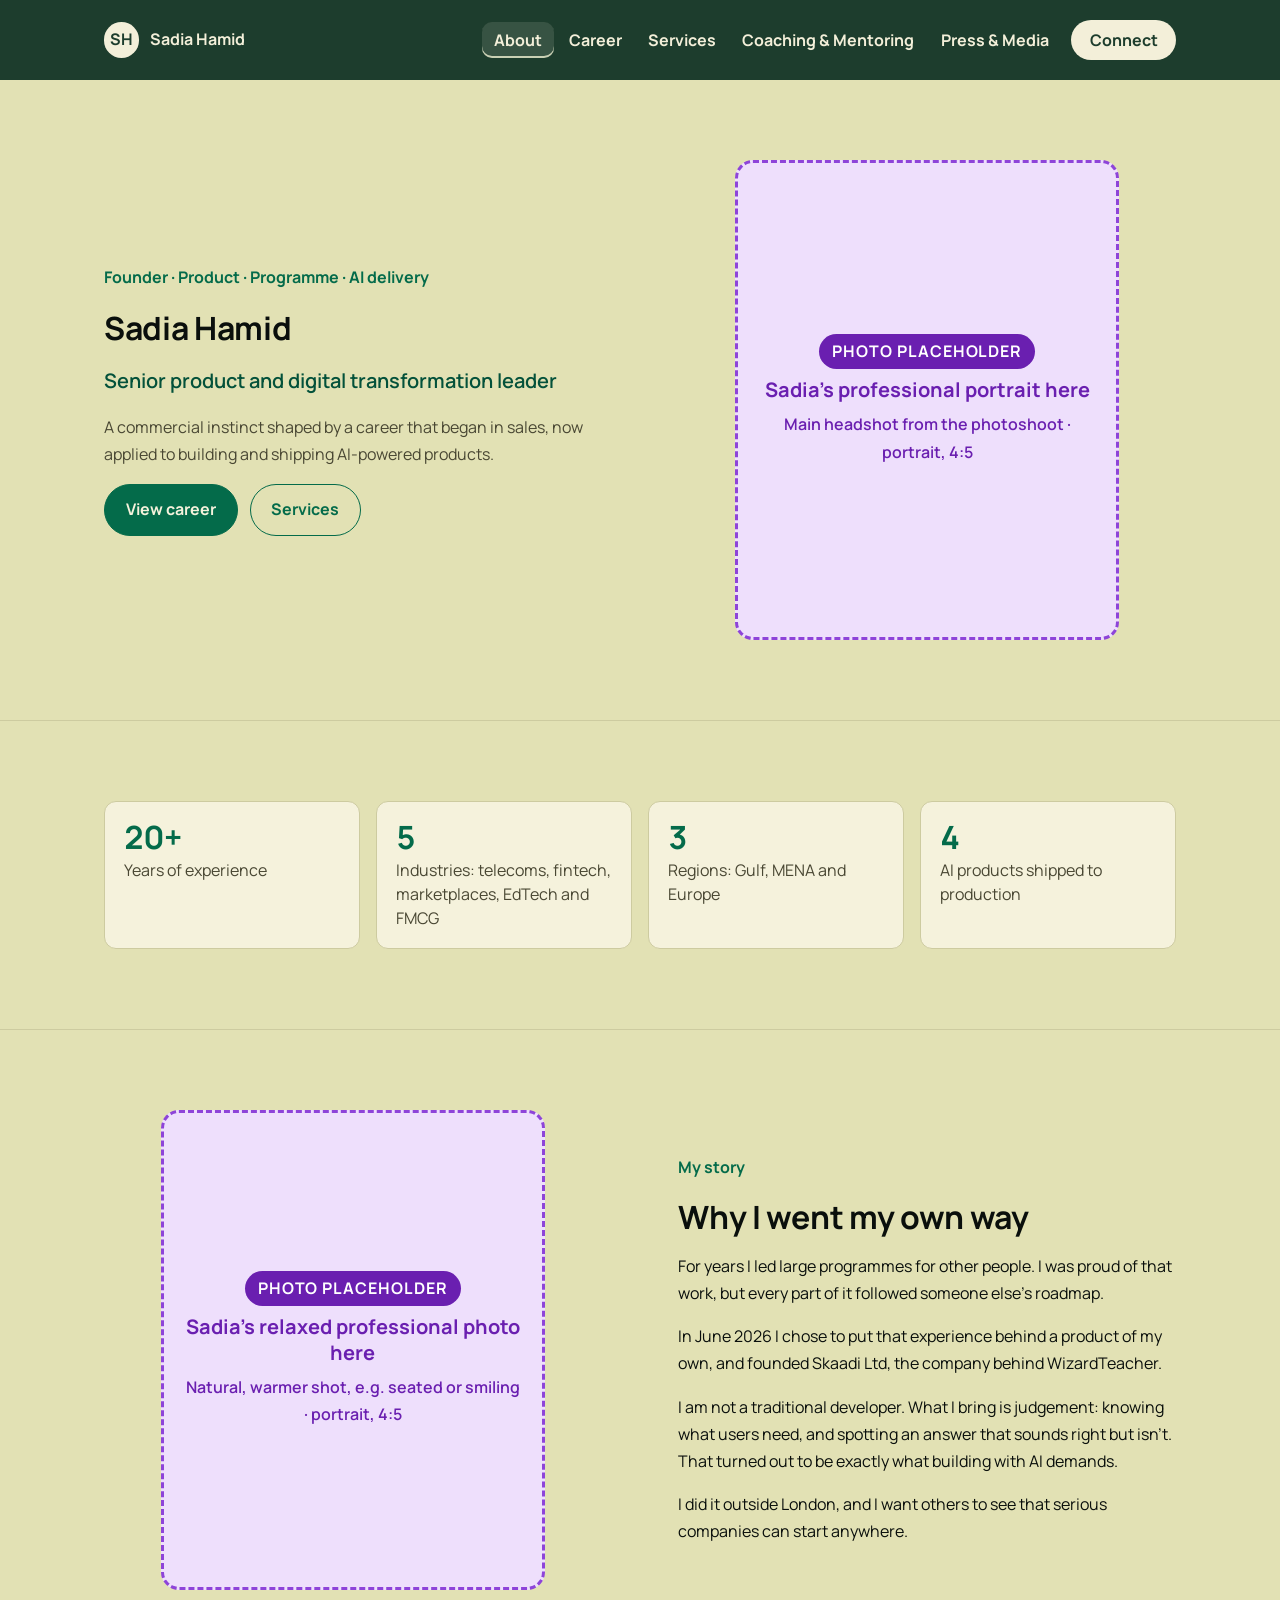
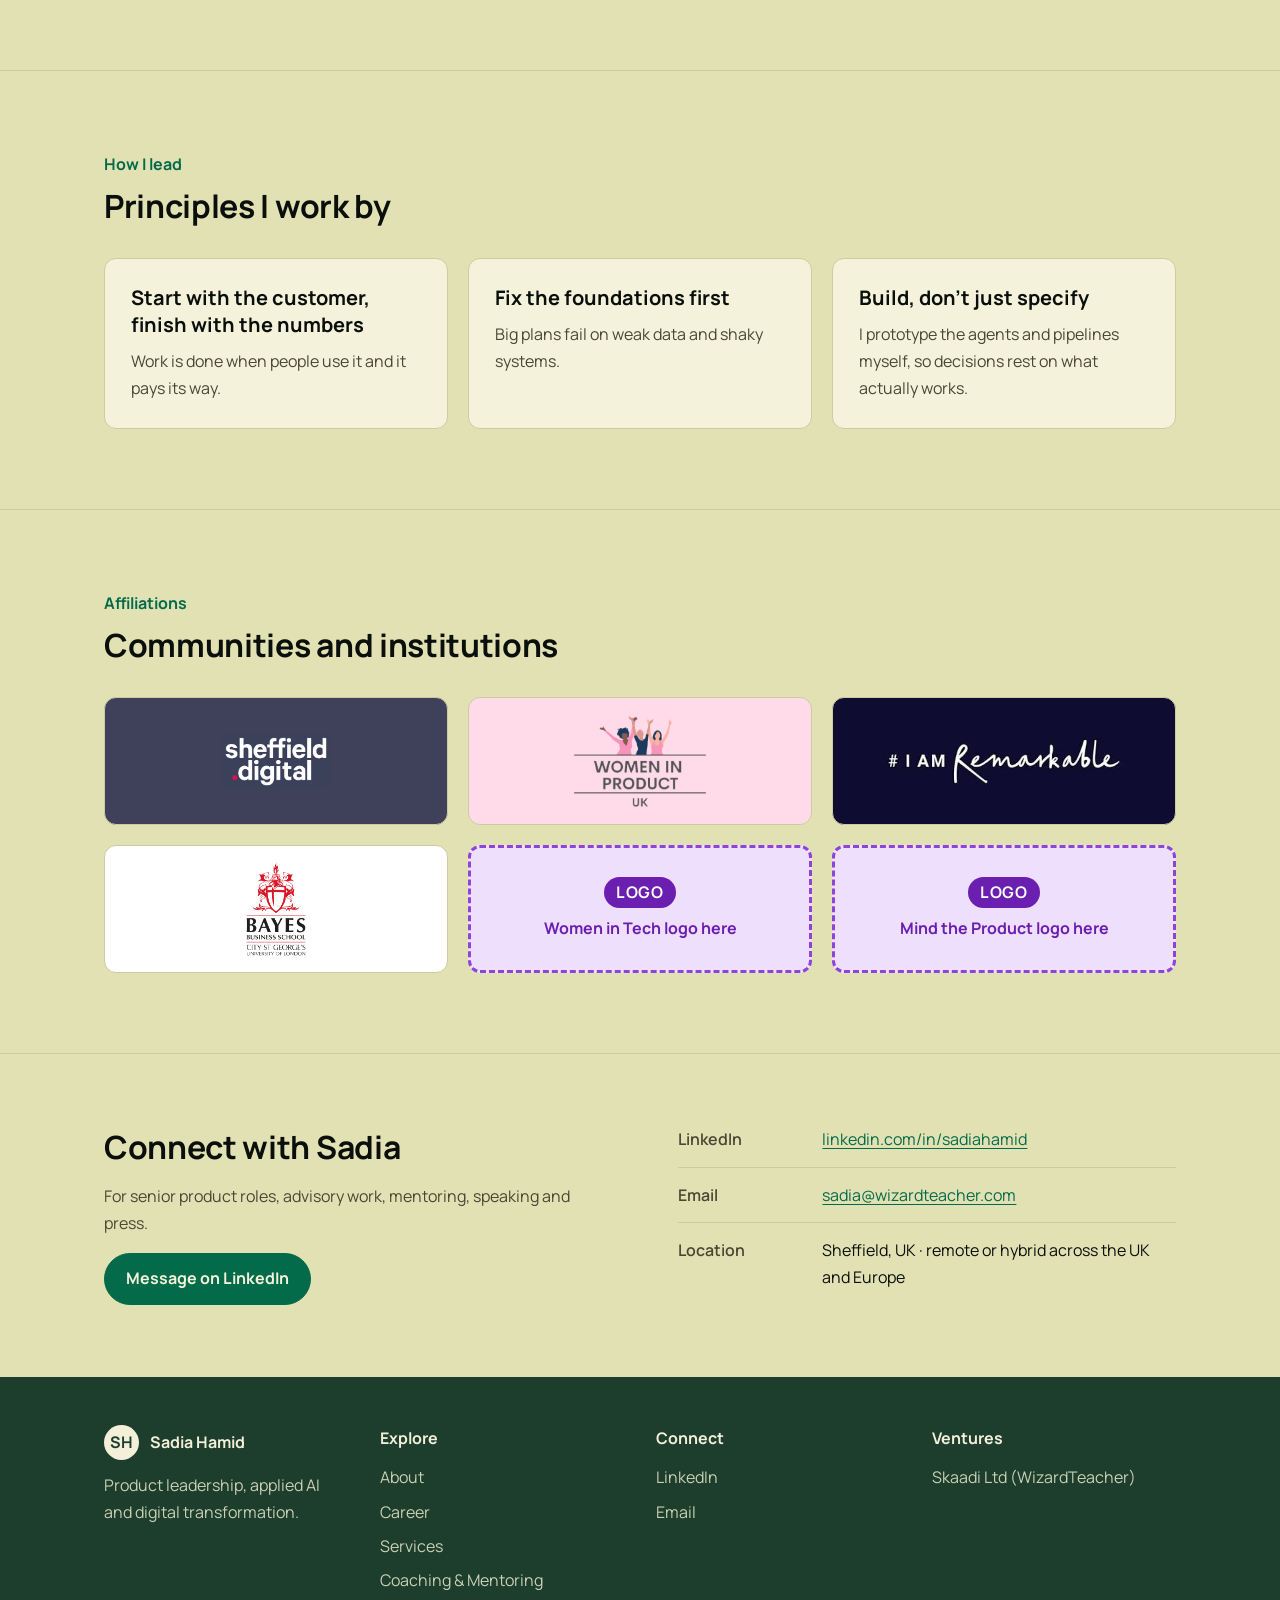
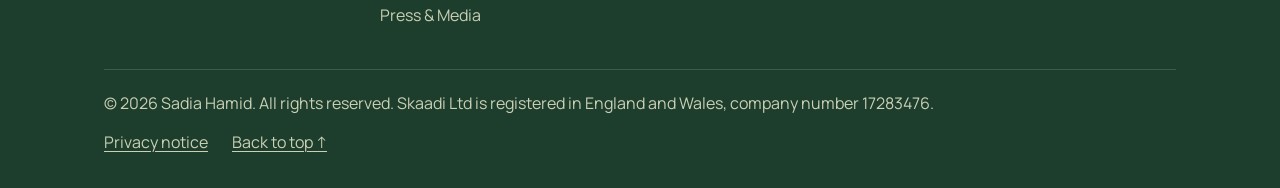
==== index.html @ 590641f7 "Affiliation logos in uniform tiles with original colours Co-Authored-By: Claude Opus 5.5 <noreply@an" ====
<!doctype html>
<html lang="en-GB">
<head>
<meta charset="utf-8">
<meta name="viewport" content="width=device-width, initial-scale=1, viewport-fit=cover">
<title>Sadia Hamid · Product & Digital Transformation Leader</title>
<meta name="description" content="Sadia Hamid is a senior product and digital transformation leader with over 20 years of experience, and the founder of Skaadi Ltd (WizardTeacher).">
<link rel="canonical" href="https://sadiahamid.com/">
<link rel="icon" href="/favicon.svg" type="image/svg+xml">
<meta name="theme-color" content="#1D3D2D">
<meta property="og:type" content="profile">
<meta property="og:url" content="https://sadiahamid.com/">
<meta property="og:title" content="Sadia Hamid · Product & Digital Transformation Leader">
<meta property="og:description" content="Sadia Hamid is a senior product and digital transformation leader with over 20 years of experience, and the founder of Skaadi Ltd (WizardTeacher).">
<meta property="og:image" content="https://sadiahamid.com/og.png">
<meta property="og:image:width" content="1200">
<meta property="og:image:height" content="630">
<meta property="og:locale" content="en_GB">
<meta name="twitter:card" content="summary_large_image">
<meta name="twitter:image" content="https://sadiahamid.com/og.png">
<link rel="preload" href="/fonts/manrope.woff2" as="font" type="font/woff2" crossorigin>
<link rel="stylesheet" href="/styles.css?v=17">
</head>
<body>
<a class="skip" href="#main">Skip to content</a>
<header class="site-head">
  <div class="wrap head-in">
    <a class="brand" href="/"><span class="mark">SH</span>Sadia Hamid</a>
    <button class="toggle" id="menu-toggle" type="button" aria-expanded="false" aria-controls="menu">Menu</button>
    <ul class="menu" id="menu">
      <li><a href="/" aria-current="page"><b>About</b><small>Who she is</small></a></li>
      <li><a href="/experience.html"><b>Career</b><small>Impact and scope</small></a></li>
      <li><a href="/services.html"><b>Services</b><small>For organisations</small></a></li>
      <li><a href="/coaching.html"><b>Coaching &amp; Mentoring</b><small>For individuals</small></a></li>
      <li><a href="/press.html"><b>Press &amp; Media</b><small>In print and on stage</small></a></li>
      <li class="cta"><a href="https://www.linkedin.com/in/sadiahamid/" target="_blank" rel="noopener noreferrer">Connect</a></li>
    </ul>
  </div>
</header>
<main id="main">
  <section class="hero">
    <div class="wrap hero-grid">
      <div class="stack">
        <p class="eyebrow">Founder · Product · Programme · AI delivery</p>
        <h1>Sadia Hamid</h1>
        <p class="role-line">Senior product and digital transformation leader</p>
        <p class="lede">A commercial instinct shaped by a career that began in sales, now applied to building and shipping AI-powered products.</p>
        <div class="btn-row">
          <a class="btn" href="/experience.html">View career</a>
          <a class="btn ghost" href="/services.html">Services</a>
        </div>
      </div>
      <div class="ph" style="aspect-ratio:4/5" role="img" aria-label="Photo coming soon"><span class="ph-tag">Photo placeholder</span><b>Sadia’s professional portrait here</b><span>Main headshot from the photoshoot · portrait, 4:5</span></div>
    </div>
  </section>

  <section class="section">
    <div class="wrap">
      <div class="figs n4">
        <div class="fig"><b>20+</b><span>Years of experience</span></div>
        <div class="fig"><b>5</b><span>Industries: telecoms, fintech, marketplaces, EdTech and FMCG</span></div>
        <div class="fig"><b>3</b><span>Regions: Gulf, MENA and Europe</span></div>
        <div class="fig"><b>4</b><span>AI products shipped to production</span></div>
      </div>
    </div>
  </section>

  <section class="section tint">
    <div class="wrap split">
      <div class="media"><div class="ph" style="aspect-ratio:4/5" role="img" aria-label="Photo coming soon"><span class="ph-tag">Photo placeholder</span><b>Sadia’s relaxed professional photo here</b><span>Natural, warmer shot, e.g. seated or smiling · portrait, 4:5</span></div></div>
      <div class="prose">
        <p class="eyebrow">My story</p>
        <h2>Why I went my own way</h2>
        <p>For years I led large programmes for other people. I was proud of that work, but every part of it followed someone else’s roadmap.</p>
        <p>In June 2026 I chose to put that experience behind a product of my own, and founded Skaadi Ltd, the company behind WizardTeacher.</p>
        <p>I am not a traditional developer. What I bring is judgement: knowing what users need, and spotting an answer that sounds right but isn’t. That turned out to be exactly what building with AI demands.</p>
        <p>I did it outside London, and I want others to see that serious companies can start anywhere.</p>
      </div>
    </div>
  </section>

  <section class="section">
    <div class="wrap">
      <div class="section-head"><p class="eyebrow">How I lead</p><h2>Principles I work by</h2></div>
      <div class="cards c3">
        <div class="card"><h3>Start with the customer, finish with the numbers</h3><p>Work is done when people use it and it pays its way.</p></div>
        <div class="card"><h3>Fix the foundations first</h3><p>Big plans fail on weak data and shaky systems.</p></div>
        <div class="card"><h3>Build, don’t just specify</h3><p>I prototype the agents and pipelines myself, so decisions rest on what actually works.</p></div>
      </div>
    </div>
  </section>

  <section class="section">
    <div class="wrap">
      <div class="section-head"><p class="eyebrow">Affiliations</p><h2>Communities and institutions</h2></div>
      <div class="logos">
        <div class="logo-tile" style="background:#3F415A"><img class="lw-wide" src="/logos/sheffield-digital.png" alt="Sheffield Digital" loading="lazy"></div>
        <div class="logo-tile" style="background:#FFDBE9"><img class="lw-tall" src="/logos/women-in-product-uk.png" alt="Women in Product UK" loading="lazy"></div>
        <div class="logo-tile" style="background:#0E0C31"><img class="lw-script" src="/logos/i-am-remarkable.png" alt="I Am Remarkable" loading="lazy"></div>
        <div class="logo-tile" style="background:#FFFFFF"><img class="lw-tall" src="/logos/bayes.png" alt="Bayes Business School" loading="lazy"></div>
        <div class="logo-ph"><span class="ph-tag">Logo</span><b>Women in Tech logo here</b></div>
        <div class="logo-ph"><span class="ph-tag">Logo</span><b>Mind the Product logo here</b></div>
      </div>
    </div>
  </section>

  <section class="connect" id="connect">
    <div class="wrap connect-grid">
      <div class="stack">
        <h2>Connect with Sadia</h2>
        <p class="lede">For senior product roles, advisory work, mentoring, speaking and press.</p>
        <div class="btn-row"><a class="btn" href="https://www.linkedin.com/in/sadiahamid/" target="_blank" rel="noopener noreferrer">Message on LinkedIn</a></div>
      </div>
      <ul class="connect-list">
        <li><span class="k">LinkedIn</span><span class="v"><a href="https://www.linkedin.com/in/sadiahamid/" target="_blank" rel="noopener noreferrer">linkedin.com/in/sadiahamid</a></span></li>
        <li><span class="k">Email</span><span class="v"><a href="mailto:sadia@wizardteacher.com">sadia@wizardteacher.com</a></span></li>
        <li><span class="k">Location</span><span class="v">Sheffield, UK · remote or hybrid across the UK and Europe</span></li>
      </ul>
    </div>
  </section>
</main>
<footer class="site-foot">
  <div class="wrap">
    <div class="foot-grid">
      <div class="foot-brand">
        <a class="brand" href="/"><span class="mark">SH</span>Sadia Hamid</a>
        <p>Product leadership, applied AI and digital transformation.</p>
      </div>
      <div>
        <h4>Explore</h4>
        <ul>
          <li><a href="/">About</a></li>
          <li><a href="/experience.html">Career</a></li>
          <li><a href="/services.html">Services</a></li>
          <li><a href="/coaching.html">Coaching &amp; Mentoring</a></li>
          <li><a href="/press.html">Press &amp; Media</a></li>
        </ul>
      </div>
      <div>
        <h4>Connect</h4>
        <ul>
          <li><a href="https://www.linkedin.com/in/sadiahamid/" target="_blank" rel="noopener noreferrer">LinkedIn</a></li>
          <li><a href="mailto:sadia@wizardteacher.com">Email</a></li>
        </ul>
      </div>
      <div>
        <h4>Ventures</h4>
        <ul>
          <li><a href="https://wizardteacher.com" target="_blank" rel="noopener noreferrer">Skaadi Ltd (WizardTeacher)</a></li>
        </ul>
      </div>
    </div>
    <div class="foot-base">
      <span>© 2026 Sadia Hamid. All rights reserved. Skaadi Ltd is registered in England and Wales, company number 17283476.</span>
      <span class="foot-links"><a href="/privacy.html">Privacy notice</a><a href="#main">Back to top ↑</a></span>
    </div>
  </div>
</footer>
<script>
(function(){
  var t=document.getElementById('menu-toggle'),m=document.getElementById('menu');
  if(t&&m){t.addEventListener('click',function(){var o=m.classList.toggle('open');t.setAttribute('aria-expanded',o?'true':'false');t.textContent=o?'Close':'Menu';});}
  document.querySelectorAll('[data-copy]').forEach(function(b){
    b.addEventListener('click',function(){
      var el=document.getElementById(b.getAttribute('data-copy'));var txt=el.innerText.trim();
      function ok(){b.textContent='Copied';setTimeout(function(){b.textContent='Copy'},1600)}
      function sel(){var r=document.createRange();r.selectNodeContents(el);var s=getSelection();s.removeAllRanges();s.addRange(r);}
      if(navigator.clipboard){navigator.clipboard.writeText(txt).then(ok,sel)}else{sel()}
    });
  });
})();
</script>
</body>
</html>
---- styles.css ----
@font-face{font-family:"Manrope";src:url("/fonts/manrope.woff2") format("woff2");font-weight:200 800;font-style:normal;font-display:swap}
/* sadiahamid.com
   One background, one typeface (Manrope), three sizes only:
   --fs-h   headings (h1, h2)
   --fs-sub subheadings (h3, figures, quote, org names)
   --fs-txt everything else (body, nav, buttons, labels, footer) */
:root{
  --bg:#E2E1B4;
  --surface:#F5F2DC;
  --emerald:#046B4A;
  --emerald-deep:#03513A;
  --sage:#D2D39C;
  --sage-line:#B6B97A;
  --black:#0A0F0C;
  --grey:#494733;
  --line:#CDCBA0;
  --ph:#6A1FB0;--ph-bg:#EEDFFC;--ph-line:#8E44D9;

  --font:"Manrope","Helvetica Neue",Arial,sans-serif;
  --fs-h:2rem;
  --fs-sub:1.25rem;
  --fs-txt:1rem;

  --radius:12px;
  --max:72rem;
  --measure:40rem;
  color-scheme:light;
}
*{box-sizing:border-box}
html{scroll-behavior:smooth;-webkit-text-size-adjust:100%}
@media (prefers-reduced-motion:reduce){html{scroll-behavior:auto}*{transition:none!important}}
body{margin:0;background:var(--bg);color:var(--black);font-family:var(--font);font-size:var(--fs-txt);line-height:1.7;font-weight:400;-webkit-font-smoothing:antialiased}
img{max-width:100%;display:block}
a{color:var(--emerald);text-underline-offset:.2em;text-decoration-thickness:1px}
a:hover{color:var(--emerald-deep)}
:focus-visible{outline:2px solid var(--emerald);outline-offset:3px;border-radius:4px}
h1,h2,h3,p,figure{margin:0}
h1,h2{font-size:var(--fs-h);line-height:1.25;font-weight:700;letter-spacing:-.01em;text-wrap:balance}
h3{font-size:var(--fs-sub);line-height:1.35;font-weight:700;text-wrap:balance}
small,b,strong{font-size:inherit}
.wrap{max-width:var(--max);margin:0 auto;padding-inline:clamp(16px,4vw,40px)}
.skip{position:absolute;left:-999px;top:0;background:var(--black);color:var(--surface);padding:.6rem 1rem;z-index:50}
.skip:focus{left:16px;top:16px}

.eyebrow{font-weight:700;color:var(--emerald)}
.lede{color:var(--grey);max-width:var(--measure)}
.role-line{font-size:var(--fs-sub);font-weight:600;color:var(--emerald-deep)}
.muted{color:var(--grey)}
.stack{display:flex;flex-direction:column;gap:1rem}
.prose{display:flex;flex-direction:column;gap:1rem;max-width:var(--measure)}

/* buttons */
.btn{display:inline-flex;align-items:center;gap:.5rem;font:inherit;font-weight:700;text-decoration:none;padding:.7rem 1.3rem;border-radius:999px;border:1.5px solid var(--emerald);background:var(--emerald);color:var(--surface);cursor:pointer;transition:background .2s,border-color .2s,color .2s}
.btn:hover{background:var(--emerald-deep);border-color:var(--emerald-deep);color:var(--surface)}
.btn.ghost{background:transparent;color:var(--emerald)}
.btn.ghost:hover{background:var(--sage);color:var(--emerald-deep)}
.btn-row{display:flex;flex-wrap:wrap;gap:.75rem}

/* header */
.site-head{position:sticky;top:env(safe-area-inset-top,0px);z-index:20;background:rgba(226,225,180,.95);backdrop-filter:blur(8px);border-bottom:1px solid var(--line)}
.head-in{display:flex;align-items:center;justify-content:space-between;gap:1rem;min-height:5rem}
.brand{display:flex;align-items:center;gap:.65rem;text-decoration:none;color:var(--black);font-weight:700;white-space:nowrap}
.brand .mark{width:2.2rem;height:2.2rem;border-radius:50%;background:var(--emerald);color:var(--surface);display:grid;place-items:center;font-size:var(--fs-txt);letter-spacing:.02em}
.menu{display:flex;align-items:center;gap:.15rem;list-style:none;margin:0;padding:0}
.menu a{display:flex;flex-direction:column;padding:.45rem .75rem;border-radius:10px;color:var(--black);text-decoration:none;line-height:1.3;white-space:nowrap}
.menu a b{font-weight:700}
.menu a small{color:var(--grey);font-weight:500}
.menu a:hover{background:var(--sage)}
.menu a[aria-current="page"]{background:var(--sage)}
.menu a[aria-current="page"] b{color:var(--emerald-deep)}
.menu .cta a{flex-direction:row;justify-content:center;background:var(--emerald);color:var(--surface);font-weight:700;padding:.6rem 1.15rem;border-radius:999px;margin-left:.5rem}
.menu .cta a:hover{background:var(--emerald-deep)}
.toggle{display:none;font:inherit;font-weight:700;background:var(--surface);border:1.5px solid var(--line);color:var(--black);padding:.45rem 1rem;border-radius:999px;cursor:pointer}
@media (max-width:1280px){.menu a small{display:none}}
@media (max-width:900px){
  .toggle{display:inline-flex}
  .menu{display:none;position:absolute;left:0;right:0;top:100%;flex-direction:column;align-items:stretch;gap:.25rem;background:var(--bg);border-bottom:1px solid var(--line);padding:.75rem clamp(16px,4vw,40px) 1.25rem}
  .menu.open{display:flex}
  .menu a{padding:.7rem 1rem}
  .menu a small{display:block}
  .menu .cta a{margin:.5rem 0 0}
}

/* sections: one background everywhere, separated by hairlines */
.section,.chapter{padding-block:clamp(3rem,7vw,5rem)}
.section + .section,.chapter + .chapter,.chapter + .section,.page-hero + .section,.page-hero + .chapter,.hero + .section{border-top:1px solid var(--line)}
.section-head{display:flex;flex-direction:column;gap:.5rem;margin-bottom:2rem;max-width:var(--measure)}

/* heroes */
.hero,.page-hero{padding-block:clamp(3rem,7vw,5rem)}
.hero-grid{display:grid;grid-template-columns:minmax(0,1fr) minmax(0,22rem);gap:clamp(2rem,6vw,5rem);align-items:center}
@media (max-width:820px){.hero-grid{grid-template-columns:1fr}}
.hero-photo{width:100%;max-width:22rem}
.hero .stack,.page-hero .stack{max-width:40rem}

/* photo placeholders */
.ph{width:100%;max-width:100%;border:3px dashed var(--ph-line);background:var(--ph-bg);border-radius:calc(var(--radius)*1.5);display:flex;flex-direction:column;align-items:center;justify-content:center;gap:.5rem;padding:1.25rem;text-align:center;color:var(--ph)}
.ph b{font-size:var(--fs-sub);line-height:1.3;color:var(--ph);font-weight:700}
.ph span{color:var(--ph);font-weight:600}
.ph .ph-tag{font-weight:700;letter-spacing:.06em;text-transform:uppercase;background:var(--ph);color:#FFFFFF;padding:.25rem .8rem;border-radius:999px}
.ph-row{display:grid;grid-template-columns:minmax(0,1fr) minmax(0,1.78fr);gap:1.25rem;align-items:start;max-width:46rem}
@media (max-width:560px){.ph-row{grid-template-columns:1fr}}

/* cards */
.cards{display:grid;grid-template-columns:repeat(auto-fit,minmax(min(100%,18rem),1fr));gap:1.25rem}
.card,.bio,.press-item,.fig,.steps li{background:var(--surface);border:1px solid var(--line);border-radius:var(--radius)}
.card{padding:1.6rem;display:flex;flex-direction:column;gap:.6rem;min-width:0}
.card p{color:var(--grey)}

/* two column */
.split{display:grid;grid-template-columns:minmax(0,1fr) minmax(0,1.6fr);gap:clamp(2rem,5vw,4.5rem)}
@media (max-width:820px){.split{grid-template-columns:1fr}}

/* quote */
.quote{border-left:3px solid var(--emerald);padding:.25rem 0 .25rem 1.5rem;display:flex;flex-direction:column;gap:.75rem;max-width:46rem}
.quote p{font-size:var(--fs-sub);line-height:1.5;font-weight:600}
.quote cite{font-style:normal;color:var(--grey);font-weight:600}

/* rows */
.rows{display:flex;flex-direction:column}
.rows > *{display:grid;grid-template-columns:minmax(0,1fr) auto;gap:.25rem 1.5rem;padding-block:1.25rem;border-top:1px solid var(--line)}
.rows > *:first-child{border-top:0;padding-top:0}

/* press */
.press-item{display:grid;grid-template-columns:minmax(0,1fr) auto;gap:1rem 2rem;padding:clamp(1.5rem,4vw,2rem);align-items:center}
@media (max-width:720px){.press-item{grid-template-columns:1fr}}
.press-item .stack{min-width:0}
.bio{padding:1.6rem;display:flex;flex-direction:column;gap:1rem}
.bio-head{display:flex;justify-content:space-between;align-items:center;gap:1rem;flex-wrap:wrap}
.copy{font:inherit;font-weight:700;background:var(--sage);color:var(--emerald-deep);border:0;border-radius:999px;padding:.35rem .9rem;cursor:pointer}
.copy:hover{background:var(--sage-line)}

/* steps */
.steps{display:grid;grid-template-columns:repeat(3,minmax(0,1fr));gap:1.25rem;counter-reset:s;list-style:none;margin:0;padding:0}
@media (max-width:820px){.steps{grid-template-columns:1fr}}
.steps li{padding:1.6rem;display:flex;flex-direction:column;gap:.5rem}
.steps li::before{counter-increment:s;content:counter(s);width:2rem;height:2rem;border-radius:50%;background:var(--sage);color:var(--emerald-deep);font-weight:700;display:grid;place-items:center}
.steps p{color:var(--grey)}

/* career chapters */
.chapter-grid{display:grid;grid-template-columns:minmax(0,16rem) minmax(0,1fr);gap:clamp(1.5rem,5vw,4.5rem)}
@media (max-width:820px){.chapter-grid{grid-template-columns:1fr}}
.chapter-meta{display:flex;flex-direction:column;gap:.35rem}
.chapter-meta .era{font-weight:700;color:var(--emerald)}
.chapter-meta .org{font-size:var(--fs-sub);font-weight:700;line-height:1.35}
.chapter-meta .title{color:var(--grey);font-weight:600}
.chapter-body{display:flex;flex-direction:column;gap:1.25rem;min-width:0}
.chapter-body h2{font-size:var(--fs-sub)}
.chapter-body .prose p{color:var(--grey)}
.figs{display:grid;grid-template-columns:repeat(auto-fit,minmax(min(100%,9rem),1fr));gap:1rem}
@media (max-width:560px){.figs{grid-template-columns:repeat(2,minmax(0,1fr))}}
.fig{padding:1.1rem 1.2rem;display:flex;flex-direction:column;gap:.2rem}
.fig b{font-size:var(--fs-sub);line-height:1.3;color:var(--emerald);font-variant-numeric:tabular-nums;white-space:nowrap}
.fig span{color:var(--grey);line-height:1.5}
.scope{display:flex;flex-wrap:wrap;gap:.5rem;list-style:none;margin:0;padding:0}
.scope li{font-weight:600;color:var(--emerald-deep);background:var(--sage);padding:.2rem .8rem;border-radius:999px}
.ladder{list-style:none;margin:.75rem 0 0;padding:0 0 0 1rem;border-left:2px solid var(--sage-line);display:flex;flex-direction:column;gap:.7rem}
.ladder li{display:flex;flex-direction:column;position:relative;line-height:1.4}
.ladder li::before{content:"";position:absolute;left:calc(-1rem - 6px);top:.4rem;width:10px;height:10px;border-radius:50%;background:var(--emerald)}
.ladder span{color:var(--grey)}

/* connect band (same on every page) */
.connect{border-top:1px solid var(--line);padding-block:clamp(3rem,7vw,4.5rem)}
.connect-grid{display:grid;grid-template-columns:minmax(0,1.2fr) minmax(0,1fr);gap:clamp(2rem,5vw,4rem);align-items:start}
@media (max-width:820px){.connect-grid{grid-template-columns:1fr}}
.connect-list{list-style:none;margin:0;padding:0;display:flex;flex-direction:column}
.connect-list li{display:grid;grid-template-columns:8rem minmax(0,1fr);gap:1rem;padding-block:.85rem;border-top:1px solid var(--line)}
.connect-list li:first-child{border-top:0;padding-top:0}
.connect-list .k{color:var(--grey);font-weight:600}
.connect-list .v{min-width:0;overflow-wrap:anywhere}
.connect-list .ph-text{color:var(--ph);font-weight:700}

/* footer */
.site-foot{border-top:1px solid var(--line);padding-block:3rem 2rem}
.foot-grid{display:grid;grid-template-columns:minmax(0,1.6fr) repeat(3,minmax(0,1fr));gap:2rem}
@media (max-width:820px){.foot-grid{grid-template-columns:repeat(2,minmax(0,1fr))}.foot-brand{grid-column:1/-1}}
.foot-brand p{color:var(--grey);max-width:22rem;margin-top:.75rem}
.site-foot h4{font-size:var(--fs-txt);font-weight:700;margin:0 0 .75rem}
.site-foot ul{list-style:none;margin:0;padding:0;display:flex;flex-direction:column;gap:.45rem}
.site-foot ul a{color:var(--grey);text-decoration:none}
.site-foot ul a:hover{color:var(--emerald-deep);text-decoration:underline}
.foot-base{margin-top:2.5rem;padding-top:1.25rem;border-top:1px solid var(--line);display:flex;justify-content:space-between;flex-wrap:wrap;gap:.75rem 1.5rem;color:var(--grey)}
.foot-base a{color:var(--grey)}

/* text placeholders (purple) for coverage still to come */
.ph-item{display:flex;flex-direction:column;gap:.35rem;padding:clamp(1.5rem,4vw,2rem);border:3px dashed var(--ph-line);background:var(--ph-bg);border-radius:var(--radius);color:var(--ph)}
.ph-item b,.ph-item span,.ph-item h3{color:var(--ph)}
.ph-item .ph-tag{align-self:flex-start;font-weight:700;letter-spacing:.06em;text-transform:uppercase;background:var(--ph);color:#FFFFFF;padding:.2rem .75rem;border-radius:999px;margin-bottom:.35rem}
.press-list{display:flex;flex-direction:column;gap:1.25rem}

/* ===== symmetry: one grid system ===== */
.split,.hero-grid,.connect-grid,.chapter-grid{grid-template-columns:repeat(2,minmax(0,1fr));gap:clamp(2rem,6vw,5rem);align-items:center}
.chapter-grid{align-items:start}
@media (max-width:820px){.split,.hero-grid,.connect-grid,.chapter-grid{grid-template-columns:1fr}}
.hero-grid > .ph,.hero-photo,.media{justify-self:center;width:min(100%,24rem)}
.hero-photo .ph,.media .ph{width:100%}
.hero .stack,.page-hero .stack{max-width:none}
.chapter-meta h2{font-size:var(--fs-sub);margin-top:.5rem}
.chapter .figs{margin-top:2rem;grid-template-columns:repeat(var(--n,3),minmax(0,1fr))}
.chapter .scope{margin-top:1.25rem}
@media (max-width:560px){.chapter .figs{grid-template-columns:repeat(2,minmax(0,1fr))}}
.cards.c3{grid-template-columns:repeat(3,minmax(0,1fr))}
.cards.c2{grid-template-columns:repeat(2,minmax(0,1fr))}
@media (max-width:820px){.cards.c3,.cards.c2{grid-template-columns:1fr}}
.list-rows{list-style:none;margin:0;padding:0;display:flex;flex-direction:column}
.list-rows li{display:grid;grid-template-columns:repeat(2,minmax(0,1fr));gap:clamp(1rem,6vw,5rem);padding-block:1.5rem;border-top:1px solid var(--line);align-items:baseline}
.list-rows li:first-child{border-top:0;padding-top:0}
.list-rows p{color:var(--grey)}
@media (max-width:820px){.list-rows li{grid-template-columns:1fr;gap:.4rem}}
.ph-row{grid-template-columns:repeat(2,minmax(0,1fr));max-width:none}
.foot-grid{grid-template-columns:repeat(4,minmax(0,1fr))}
@media (max-width:820px){.foot-grid{grid-template-columns:repeat(2,minmax(0,1fr))}.foot-brand{grid-column:auto}}
.quote{margin:0 auto!important;border-left:0;padding:0;text-align:center;align-items:center;max-width:44rem}
.quote::before{content:"";width:3rem;height:3px;background:var(--emerald);border-radius:2px}

/* ===== dark header & footer ===== */
:root{--dark:#1D3D2D;--on-dark:#F3EFD9;--on-dark-soft:#C9D0B4;--dark-line:rgba(243,239,217,.16)}
.site-head{background:var(--dark);border-bottom:0;backdrop-filter:none}
.site-head .brand{color:var(--on-dark)}
.site-head .brand .mark,.site-foot .brand .mark{background:var(--on-dark);color:var(--dark)}
.menu a{color:var(--on-dark)}
.menu a b{color:var(--on-dark)}
.menu a small{color:var(--on-dark-soft)}
.menu a:hover,.menu a[aria-current="page"]{background:rgba(243,239,217,.12)}
.menu a[aria-current="page"] b{color:var(--on-dark)}
.menu a[aria-current="page"]{box-shadow:inset 0 -2px 0 var(--on-dark-soft)}
.menu .cta a{background:var(--on-dark);color:var(--dark)}
.menu .cta a:hover{background:#FFFFFF;color:var(--dark)}
.toggle{background:transparent;color:var(--on-dark);border-color:var(--dark-line)}
@media (max-width:900px){.menu{background:var(--dark);border-bottom:0}}
.site-foot{background:var(--dark);color:var(--on-dark);border-top:0}
.site-foot .brand{color:var(--on-dark)}
.site-foot h4{color:var(--on-dark)}
.foot-brand p,.site-foot ul a,.site-foot .muted,.foot-base,.foot-base a{color:var(--on-dark-soft)}
.site-foot ul a:hover{color:var(--on-dark)}
.foot-base{border-top-color:var(--dark-line)}
.rows .price{font-weight:700;color:var(--emerald-deep);white-space:nowrap}
/* affiliation logos */
.logos{display:grid;grid-template-columns:repeat(4,minmax(0,1fr));gap:1.25rem}
@media (max-width:820px){.logos{grid-template-columns:repeat(2,minmax(0,1fr))}}
.logo-ph{aspect-ratio:2/1;border:3px dashed var(--ph-line);background:var(--ph-bg);border-radius:var(--radius);display:flex;flex-direction:column;align-items:center;justify-content:center;gap:.4rem;text-align:center;padding:1rem;color:var(--ph)}
.logo-ph b{color:var(--ph)}
.logo-ph .ph-tag{font-weight:700;letter-spacing:.06em;text-transform:uppercase;background:var(--ph);color:#FFFFFF;padding:.15rem .7rem;border-radius:999px}
.logo-ph{aspect-ratio:auto;height:8rem}
.logos{grid-template-columns:repeat(3,minmax(0,1fr))}@media (max-width:820px){.logos{grid-template-columns:repeat(2,minmax(0,1fr))}}
.logos.l5{grid-template-columns:repeat(5,minmax(0,1fr))}@media (max-width:820px){.logos.l5{grid-template-columns:repeat(2,minmax(0,1fr))}}
.foot-links{display:inline-flex;gap:1.5rem;flex-wrap:wrap}
.legal h3{margin-top:1rem}
.legal h3:first-child{margin-top:0}
.figs.n4{grid-template-columns:repeat(4,minmax(0,1fr))}
@media (max-width:820px){.figs.n4{grid-template-columns:repeat(2,minmax(0,1fr))}}
.figs.n4 .fig b{font-size:var(--fs-h);line-height:1.1}
.logo-tile{height:8rem;border-radius:var(--radius);border:1px solid var(--line);display:flex;align-items:center;justify-content:center;padding:1.1rem 1.5rem;overflow:hidden}
.logo-tile img{max-width:100%;max-height:100%;width:auto;height:auto;object-fit:contain}
.logo-tile{padding:.85rem 1.25rem}
.logo-tile img.lw-wide{max-width:62%}
.logo-tile img.lw-script{max-width:82%}
.logo-tile img.lw-tall{height:100%;max-height:100%}
.logo-tile img.lw-wide{max-height:56%;max-width:56%}
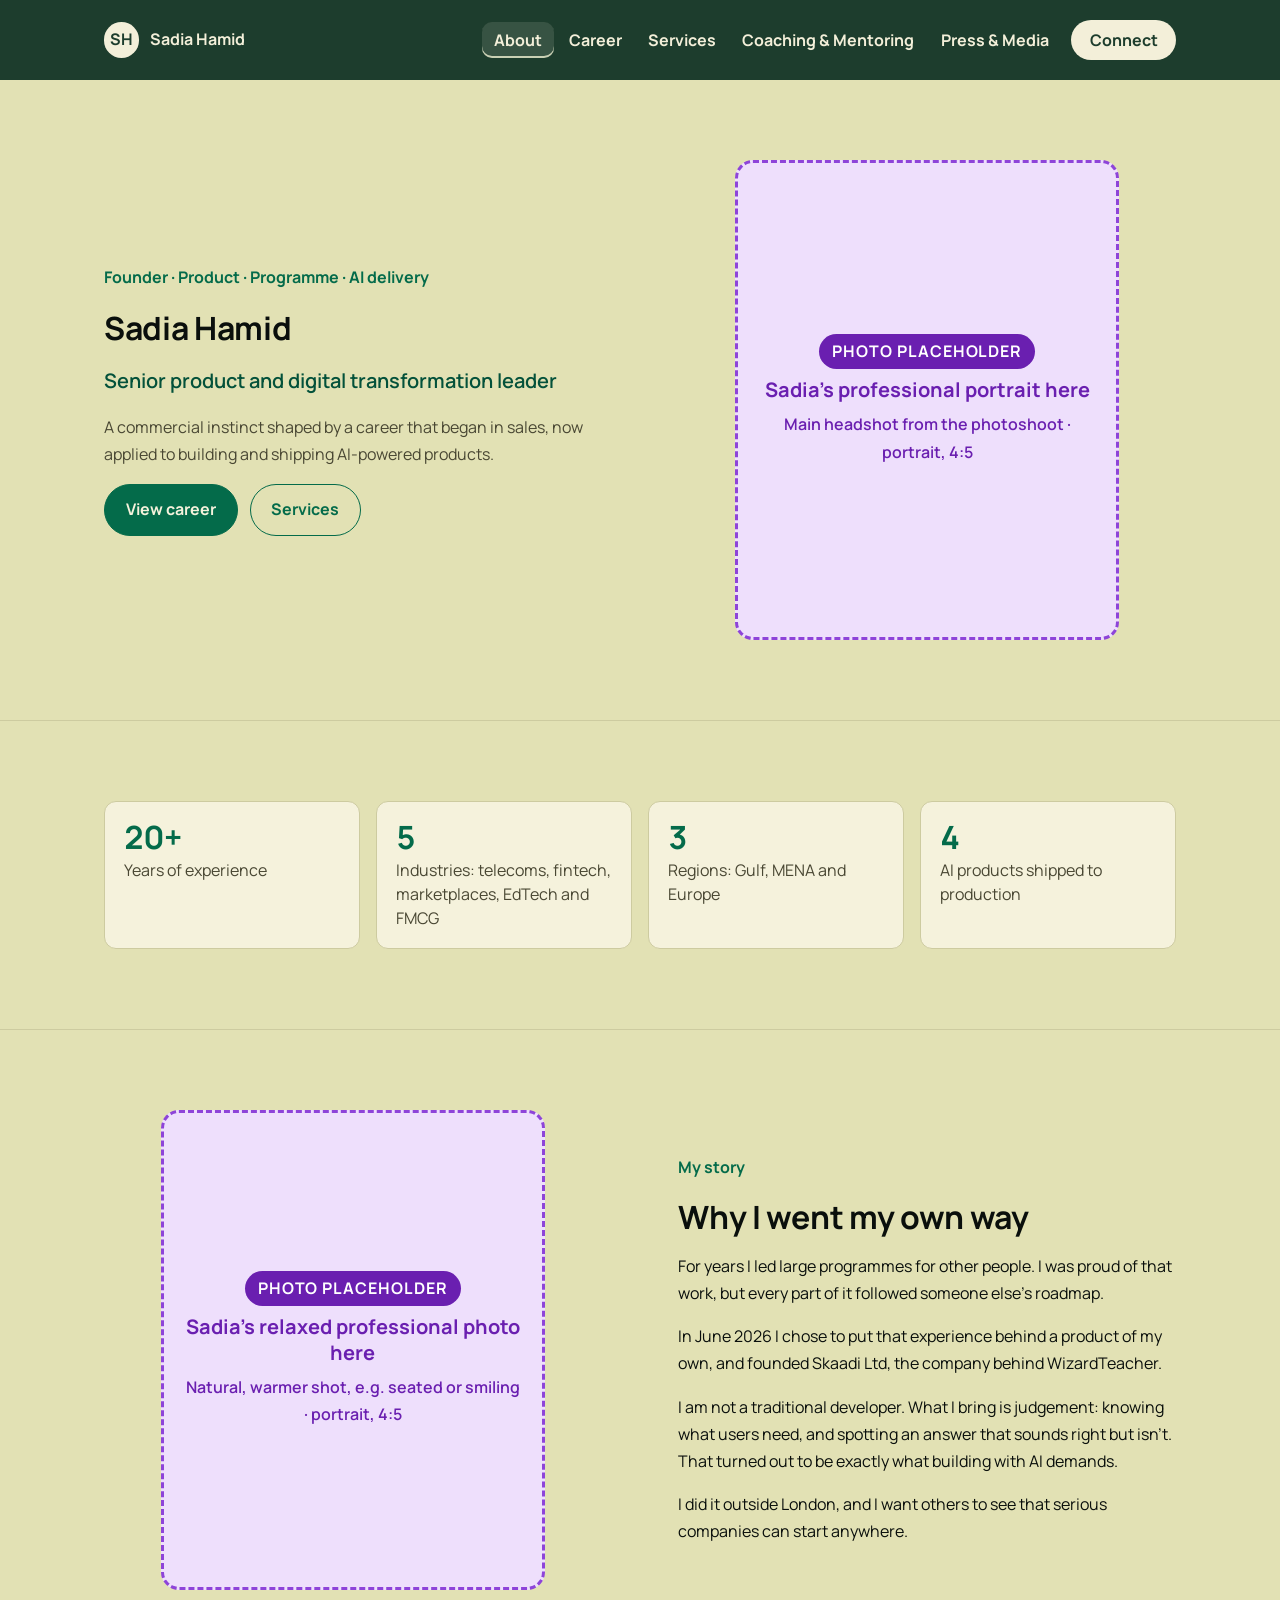
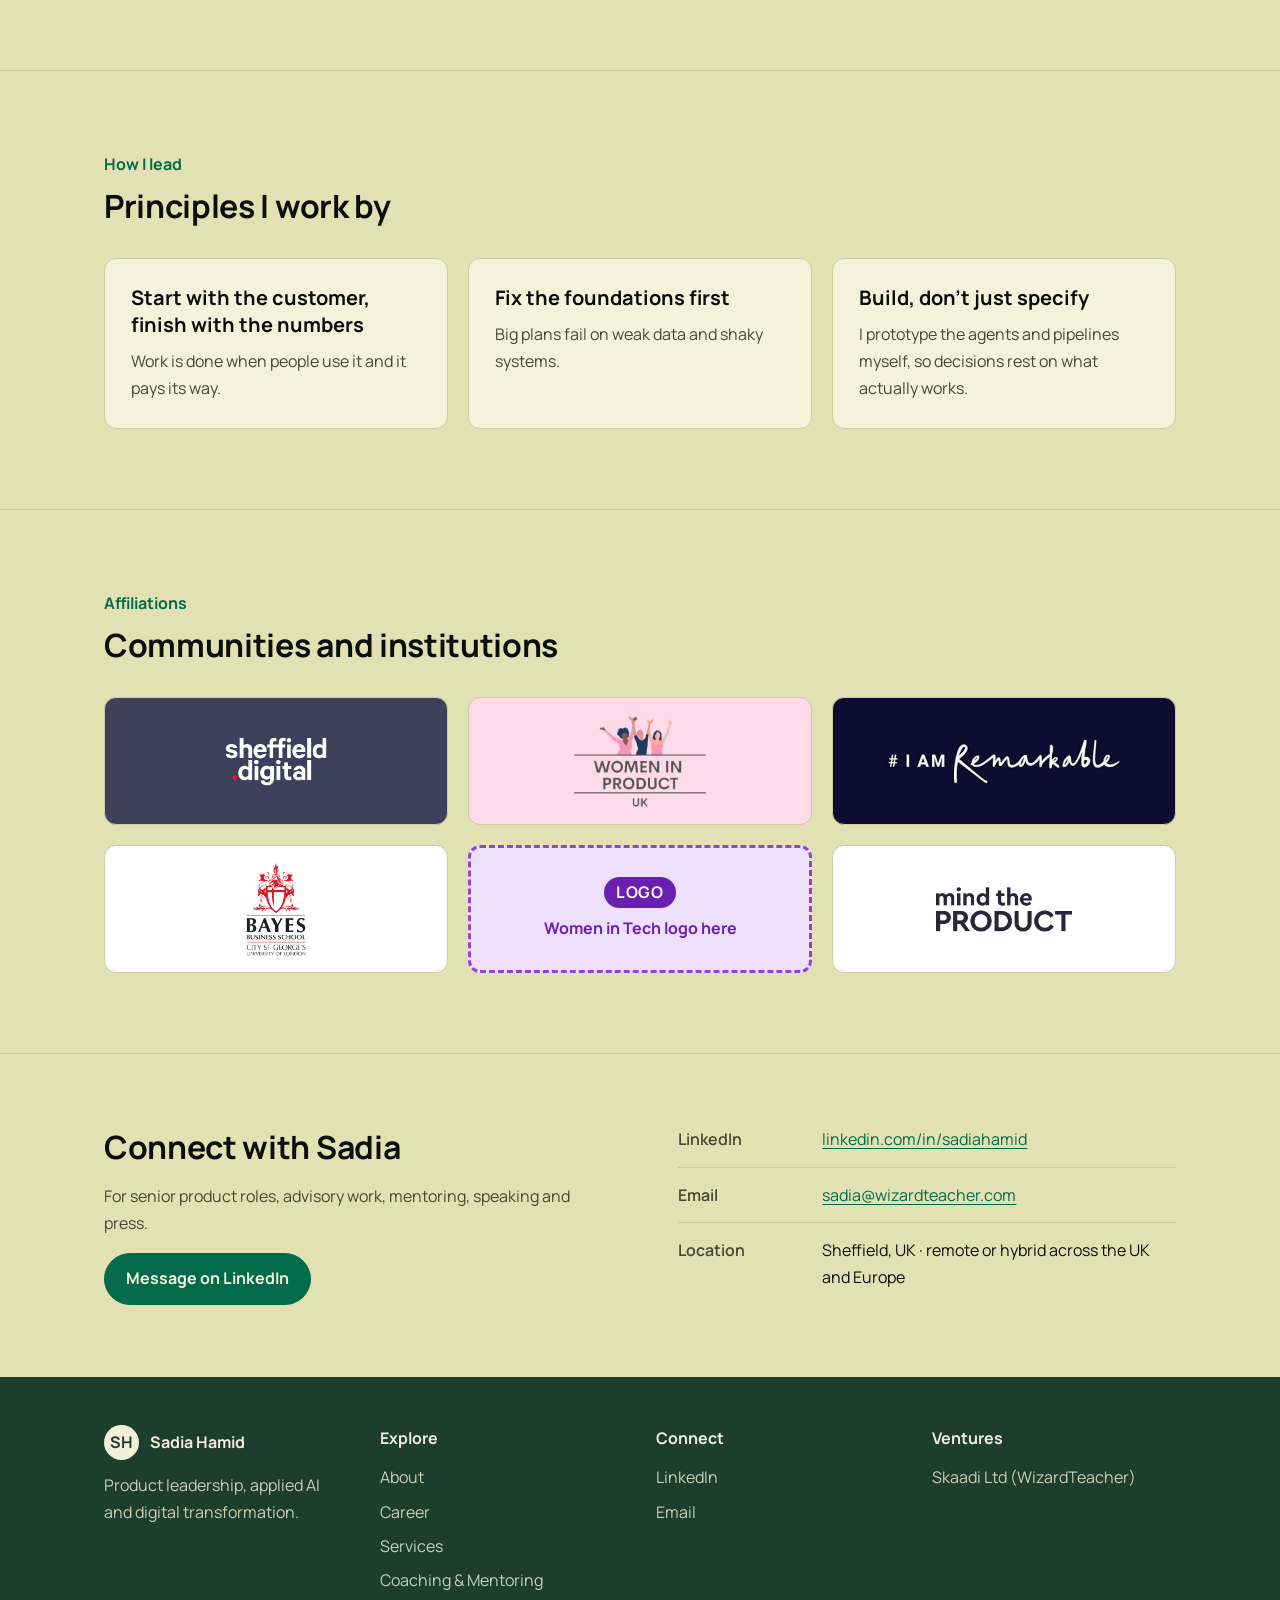
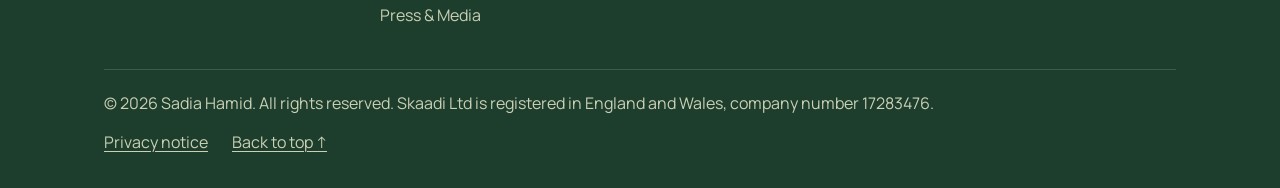
==== commit c76ad784: "Add Mind the Product logo Co-Authored-By: Claude Opus 5.5 <noreply@anthropic.com> Claude-Session: ht" ====
--- a/index.html
+++ b/index.html
@@ -99,7 +99,7 @@
         <div class="logo-tile" style="background:#0E0C31"><img class="lw-script" src="/logos/i-am-remarkable.png" alt="I Am Remarkable" loading="lazy"></div>
         <div class="logo-tile" style="background:#FFFFFF"><img class="lw-tall" src="/logos/bayes.png" alt="Bayes Business School" loading="lazy"></div>
         <div class="logo-ph"><span class="ph-tag">Logo</span><b>Women in Tech logo here</b></div>
-        <div class="logo-ph"><span class="ph-tag">Logo</span><b>Mind the Product logo here</b></div>
+        <div class="logo-tile" style="background:#FFFFFF"><img class="lw-wide" src="/logos/mind-the-product.png" alt="Mind the Product" loading="lazy"></div>
       </div>
     </div>
   </section>
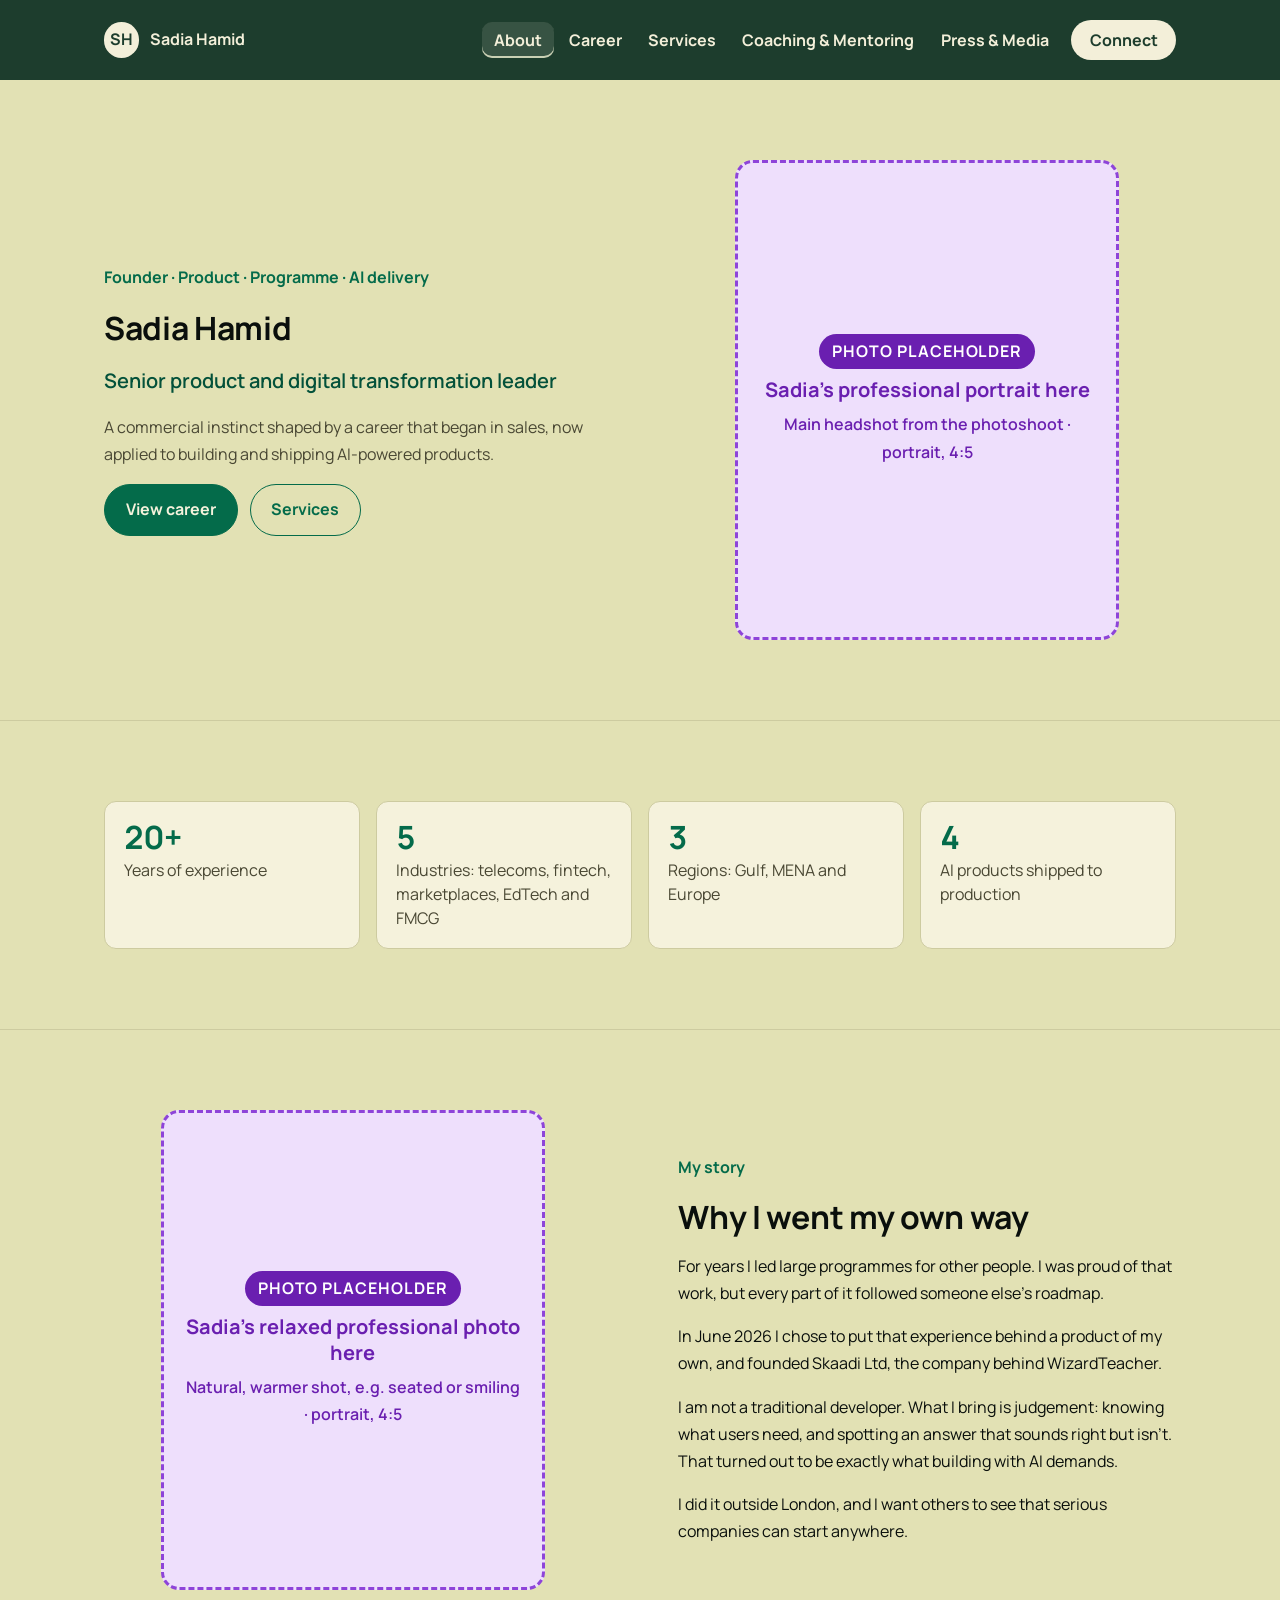
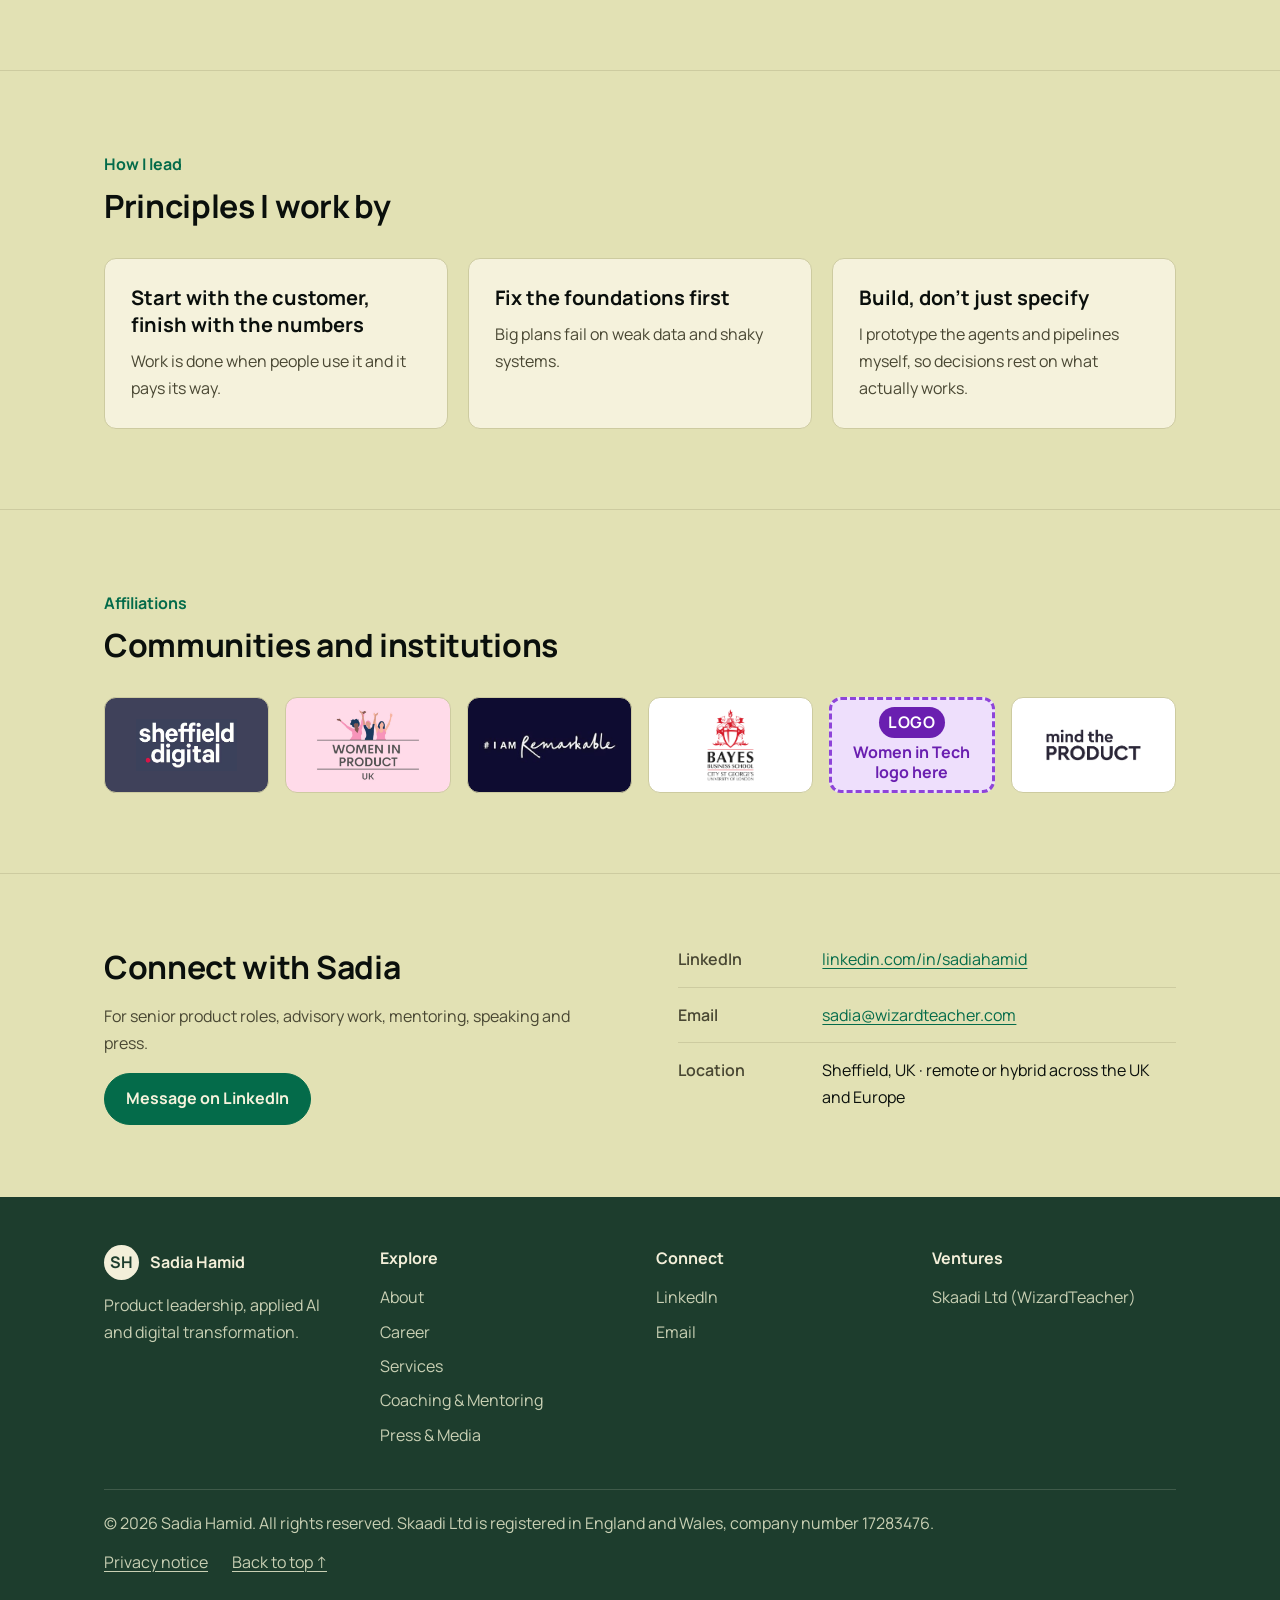
==== commit d37693b9: "Smaller logo tiles in one row, logos fill more of each tile Co-Authored-By: Claude Opus 5.5 <noreply" ====
--- a/index.html
+++ b/index.html
@@ -19,7 +19,7 @@
 <meta name="twitter:card" content="summary_large_image">
 <meta name="twitter:image" content="https://sadiahamid.com/og.png">
 <link rel="preload" href="/fonts/manrope.woff2" as="font" type="font/woff2" crossorigin>
-<link rel="stylesheet" href="/styles.css?v=17">
+<link rel="stylesheet" href="/styles.css?v=18">
 </head>
 <body>
 <a class="skip" href="#main">Skip to content</a>
--- a/styles.css
+++ b/styles.css
@@ -257,3 +257,21 @@
 .logo-tile img.lw-script{max-width:82%}
 .logo-tile img.lw-tall{height:100%;max-height:100%}
 .logo-tile img.lw-wide{max-height:56%;max-width:56%}
+/* tighter logo tiles: smaller box, logo fills more of it */
+.logo-tile,.logos .logo-ph{height:5.75rem;padding:.6rem .9rem}
+.logo-tile img{max-width:88%;max-height:88%}
+.logo-tile img.lw-wide{max-width:70%;max-height:78%}
+.logo-tile img.lw-script{max-width:92%;max-height:80%}
+.logo-tile img.lw-tall{height:100%;max-height:100%;max-width:100%}
+.logos{gap:1rem}
+.logos .logo-ph{gap:.25rem}
+.logos{grid-template-columns:repeat(6,minmax(0,1fr))}
+.logo-tile,.logos .logo-ph{height:6rem;padding:.55rem .7rem}
+.logo-tile img,.logo-tile img.lw-wide,.logo-tile img.lw-script{max-width:92%;max-height:86%}
+.logo-tile img.lw-tall{height:100%;max-height:100%;max-width:100%}
+.logos .logo-ph b{font-size:var(--fs-txt);line-height:1.3}
+.logos .logo-ph .ph-tag{padding:.1rem .55rem}
+@media (max-width:980px){.logos{grid-template-columns:repeat(3,minmax(0,1fr))}}
+@media (max-width:560px){.logos{grid-template-columns:repeat(2,minmax(0,1fr))}}
+.logo-tile img.lw-wide{max-width:72%;max-height:70%}
+.logo-tile img.lw-script{max-width:100%;max-height:90%}
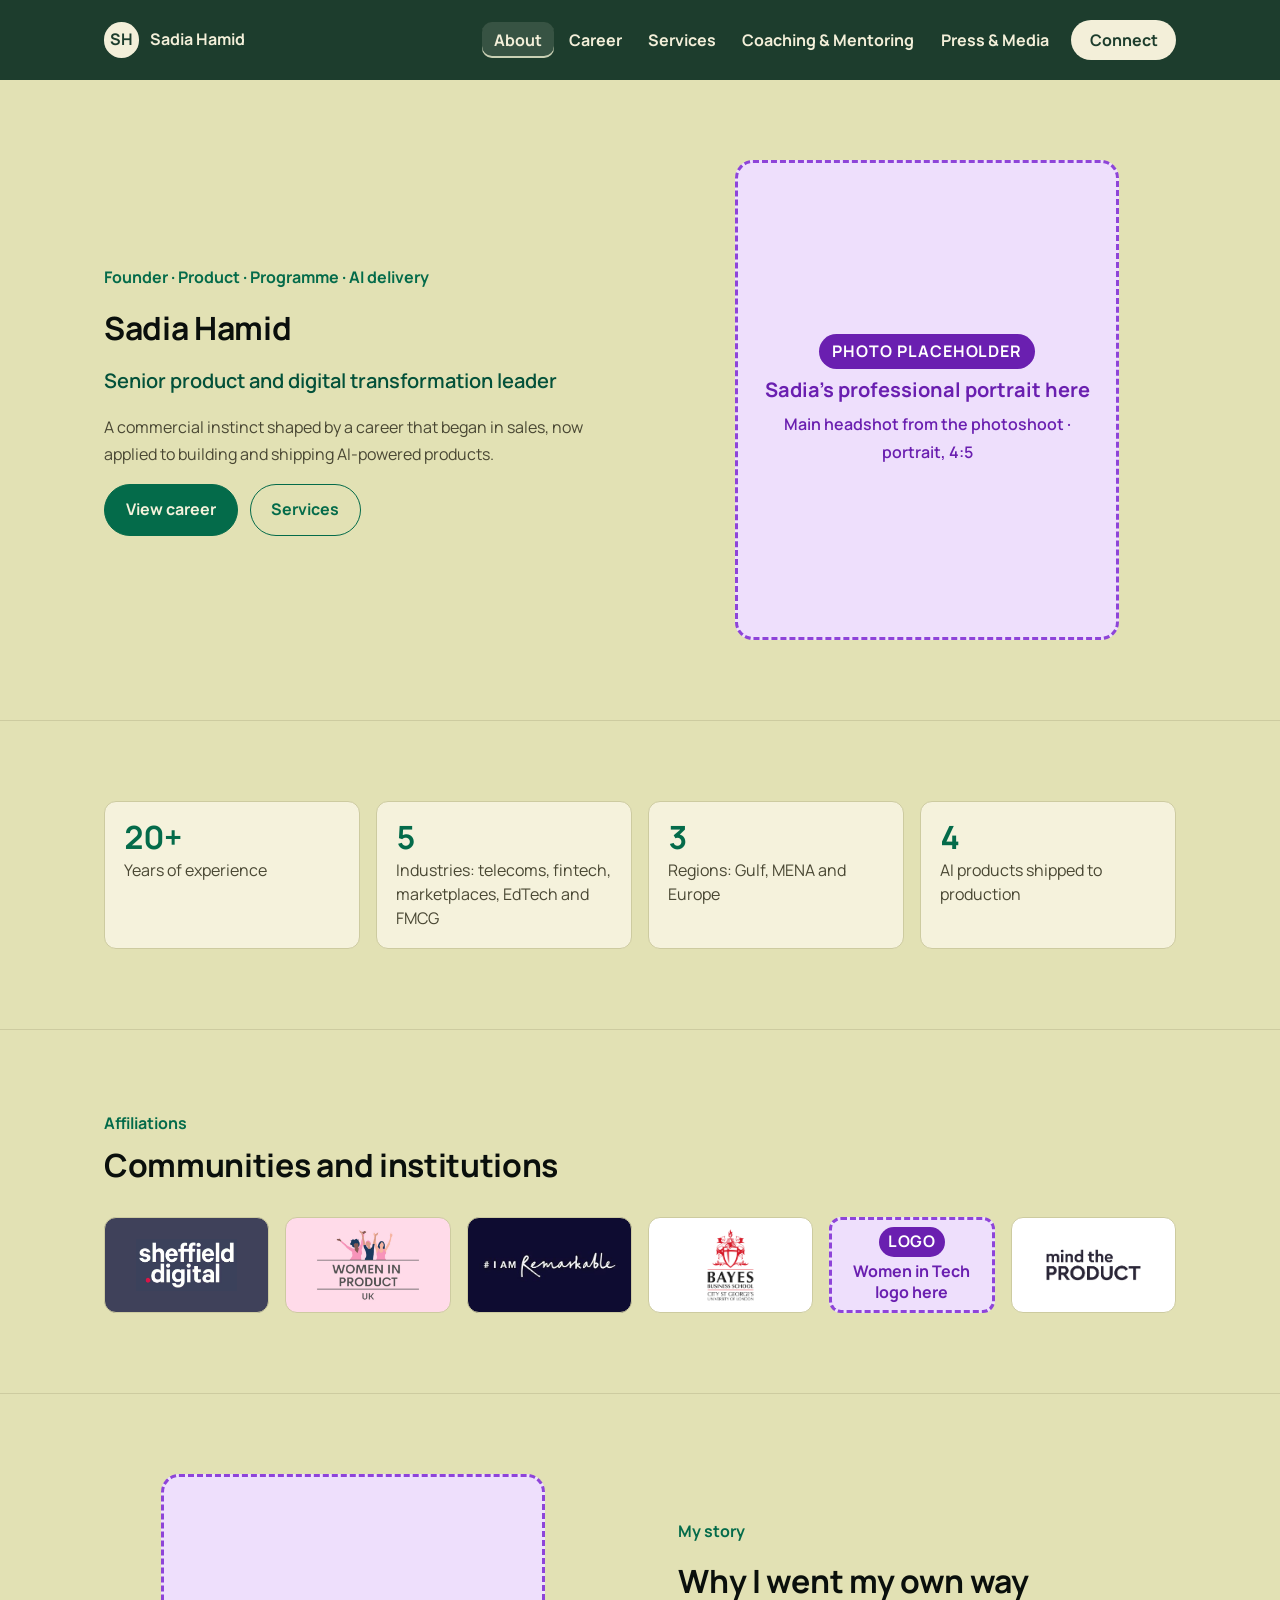
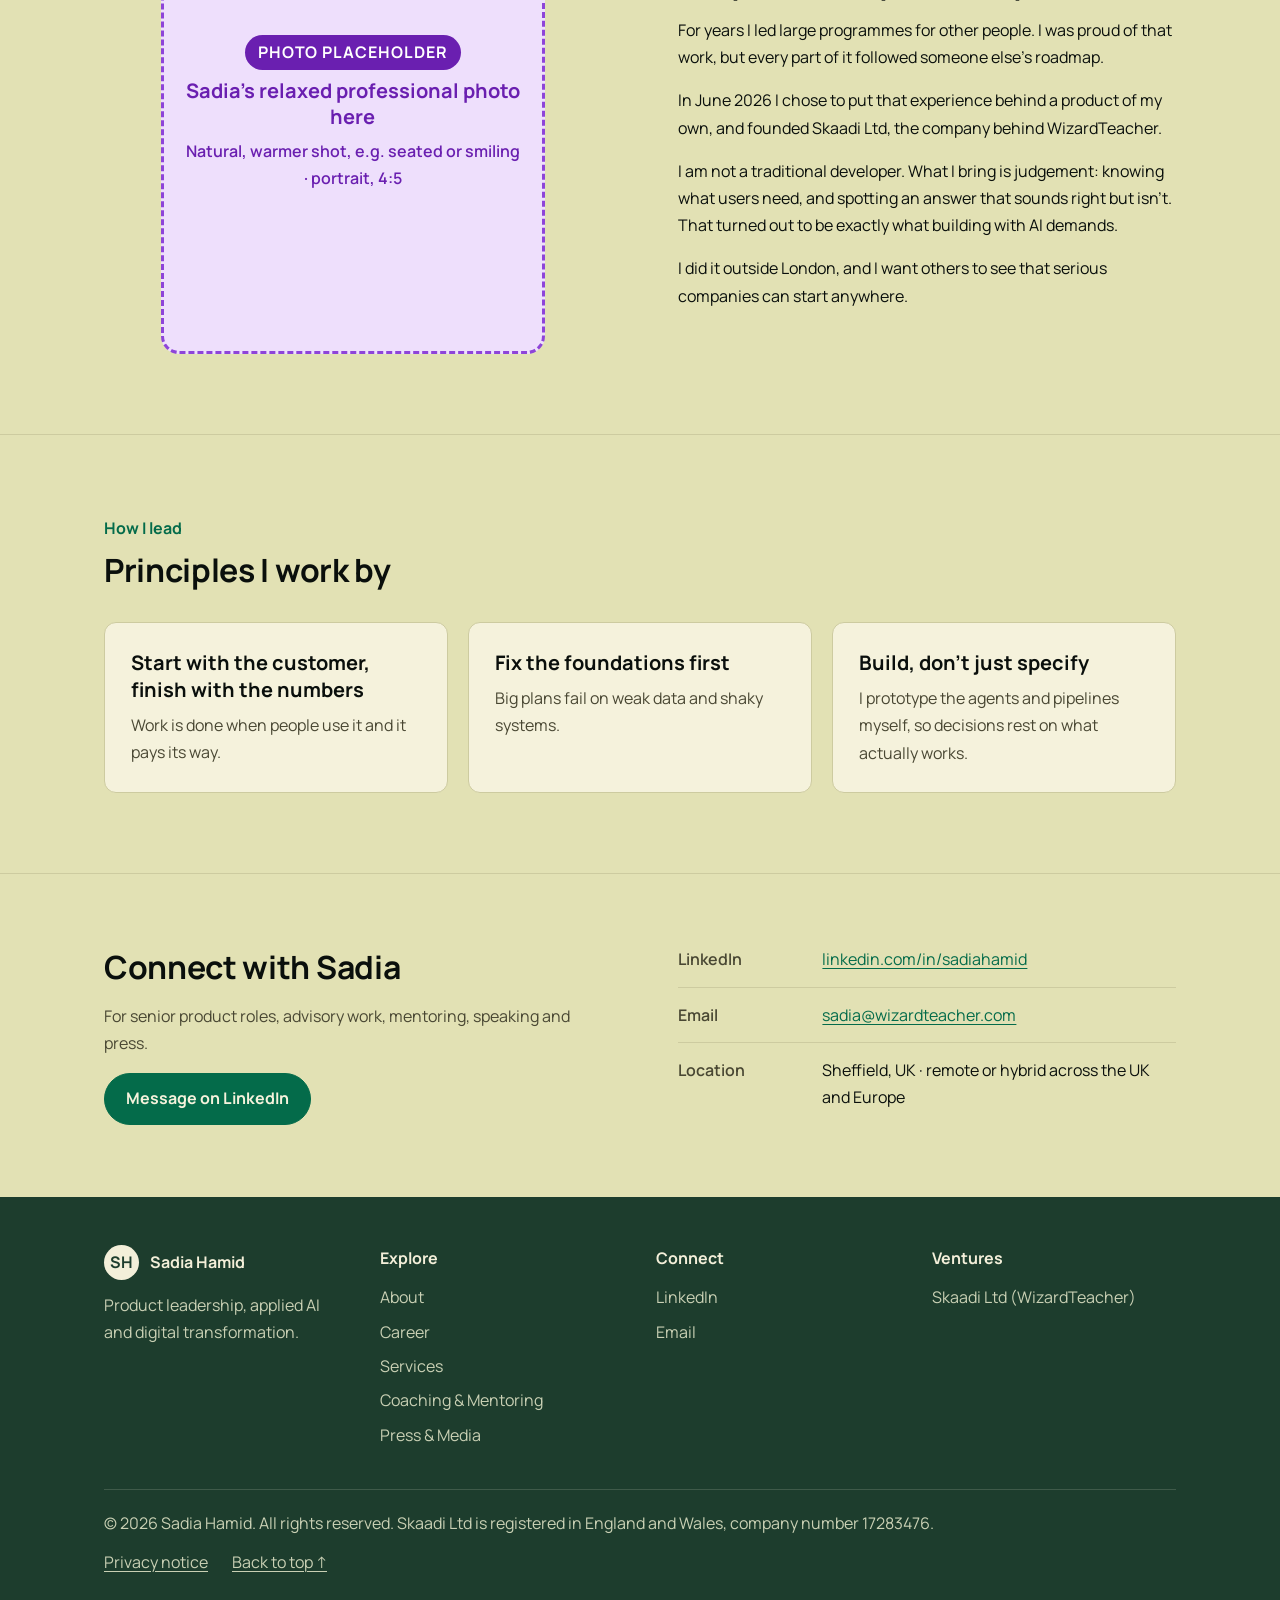
==== commit bc450f85: "Move affiliations above My story Co-Authored-By: Claude Opus 5.5 <noreply@anthropic.com> Claude-Sess" ====
--- a/index.html
+++ b/index.html
@@ -65,6 +65,20 @@
     </div>
   </section>
 
+  <section class="section">
+    <div class="wrap">
+      <div class="section-head"><p class="eyebrow">Affiliations</p><h2>Communities and institutions</h2></div>
+      <div class="logos">
+        <div class="logo-tile" style="background:#3F415A"><img class="lw-wide" src="/logos/sheffield-digital.png" alt="Sheffield Digital" loading="lazy"></div>
+        <div class="logo-tile" style="background:#FFDBE9"><img class="lw-tall" src="/logos/women-in-product-uk.png" alt="Women in Product UK" loading="lazy"></div>
+        <div class="logo-tile" style="background:#0E0C31"><img class="lw-script" src="/logos/i-am-remarkable.png" alt="I Am Remarkable" loading="lazy"></div>
+        <div class="logo-tile" style="background:#FFFFFF"><img class="lw-tall" src="/logos/bayes.png" alt="Bayes Business School" loading="lazy"></div>
+        <div class="logo-ph"><span class="ph-tag">Logo</span><b>Women in Tech logo here</b></div>
+        <div class="logo-tile" style="background:#FFFFFF"><img class="lw-wide" src="/logos/mind-the-product.png" alt="Mind the Product" loading="lazy"></div>
+      </div>
+    </div>
+  </section>
+
   <section class="section tint">
     <div class="wrap split">
       <div class="media"><div class="ph" style="aspect-ratio:4/5" role="img" aria-label="Photo coming soon"><span class="ph-tag">Photo placeholder</span><b>Sadia’s relaxed professional photo here</b><span>Natural, warmer shot, e.g. seated or smiling · portrait, 4:5</span></div></div>
@@ -86,20 +100,6 @@
         <div class="card"><h3>Start with the customer, finish with the numbers</h3><p>Work is done when people use it and it pays its way.</p></div>
         <div class="card"><h3>Fix the foundations first</h3><p>Big plans fail on weak data and shaky systems.</p></div>
         <div class="card"><h3>Build, don’t just specify</h3><p>I prototype the agents and pipelines myself, so decisions rest on what actually works.</p></div>
-      </div>
-    </div>
-  </section>
-
-  <section class="section">
-    <div class="wrap">
-      <div class="section-head"><p class="eyebrow">Affiliations</p><h2>Communities and institutions</h2></div>
-      <div class="logos">
-        <div class="logo-tile" style="background:#3F415A"><img class="lw-wide" src="/logos/sheffield-digital.png" alt="Sheffield Digital" loading="lazy"></div>
-        <div class="logo-tile" style="background:#FFDBE9"><img class="lw-tall" src="/logos/women-in-product-uk.png" alt="Women in Product UK" loading="lazy"></div>
-        <div class="logo-tile" style="background:#0E0C31"><img class="lw-script" src="/logos/i-am-remarkable.png" alt="I Am Remarkable" loading="lazy"></div>
-        <div class="logo-tile" style="background:#FFFFFF"><img class="lw-tall" src="/logos/bayes.png" alt="Bayes Business School" loading="lazy"></div>
-        <div class="logo-ph"><span class="ph-tag">Logo</span><b>Women in Tech logo here</b></div>
-        <div class="logo-tile" style="background:#FFFFFF"><img class="lw-wide" src="/logos/mind-the-product.png" alt="Mind the Product" loading="lazy"></div>
       </div>
     </div>
   </section>
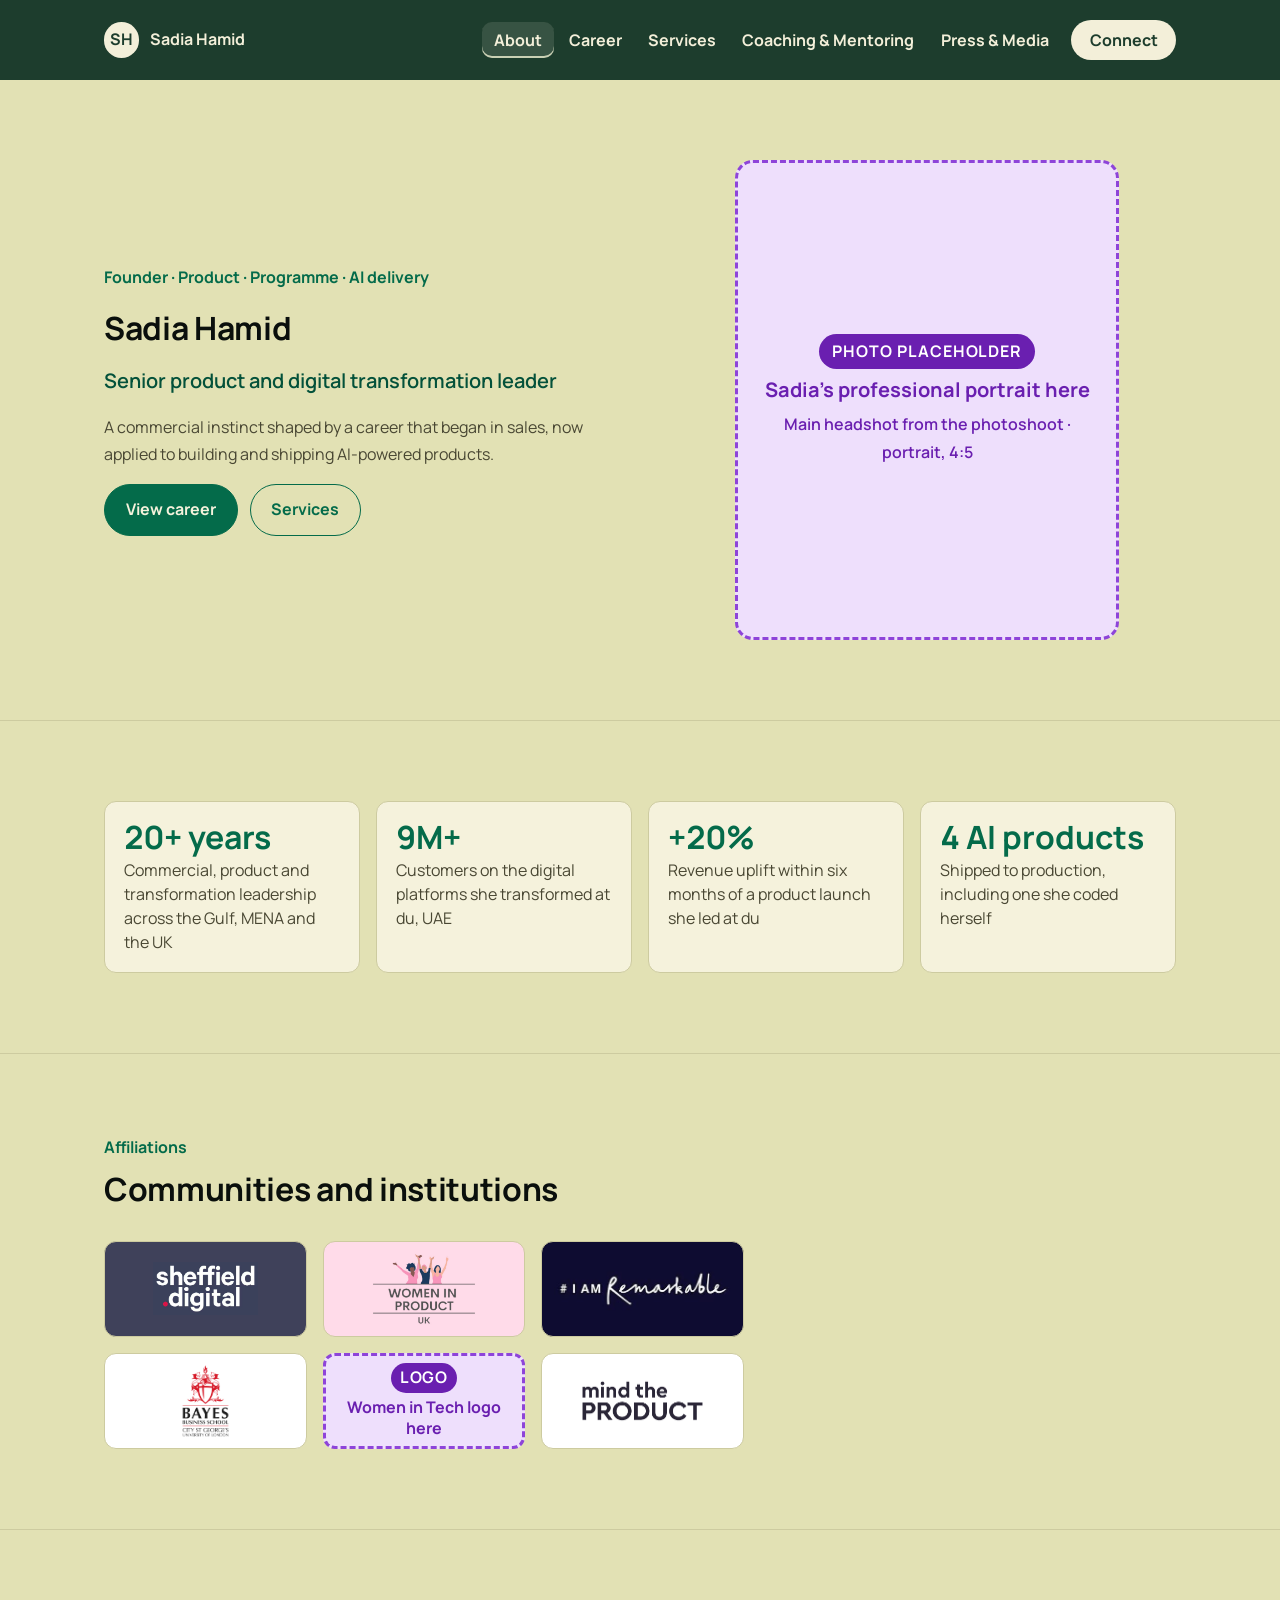
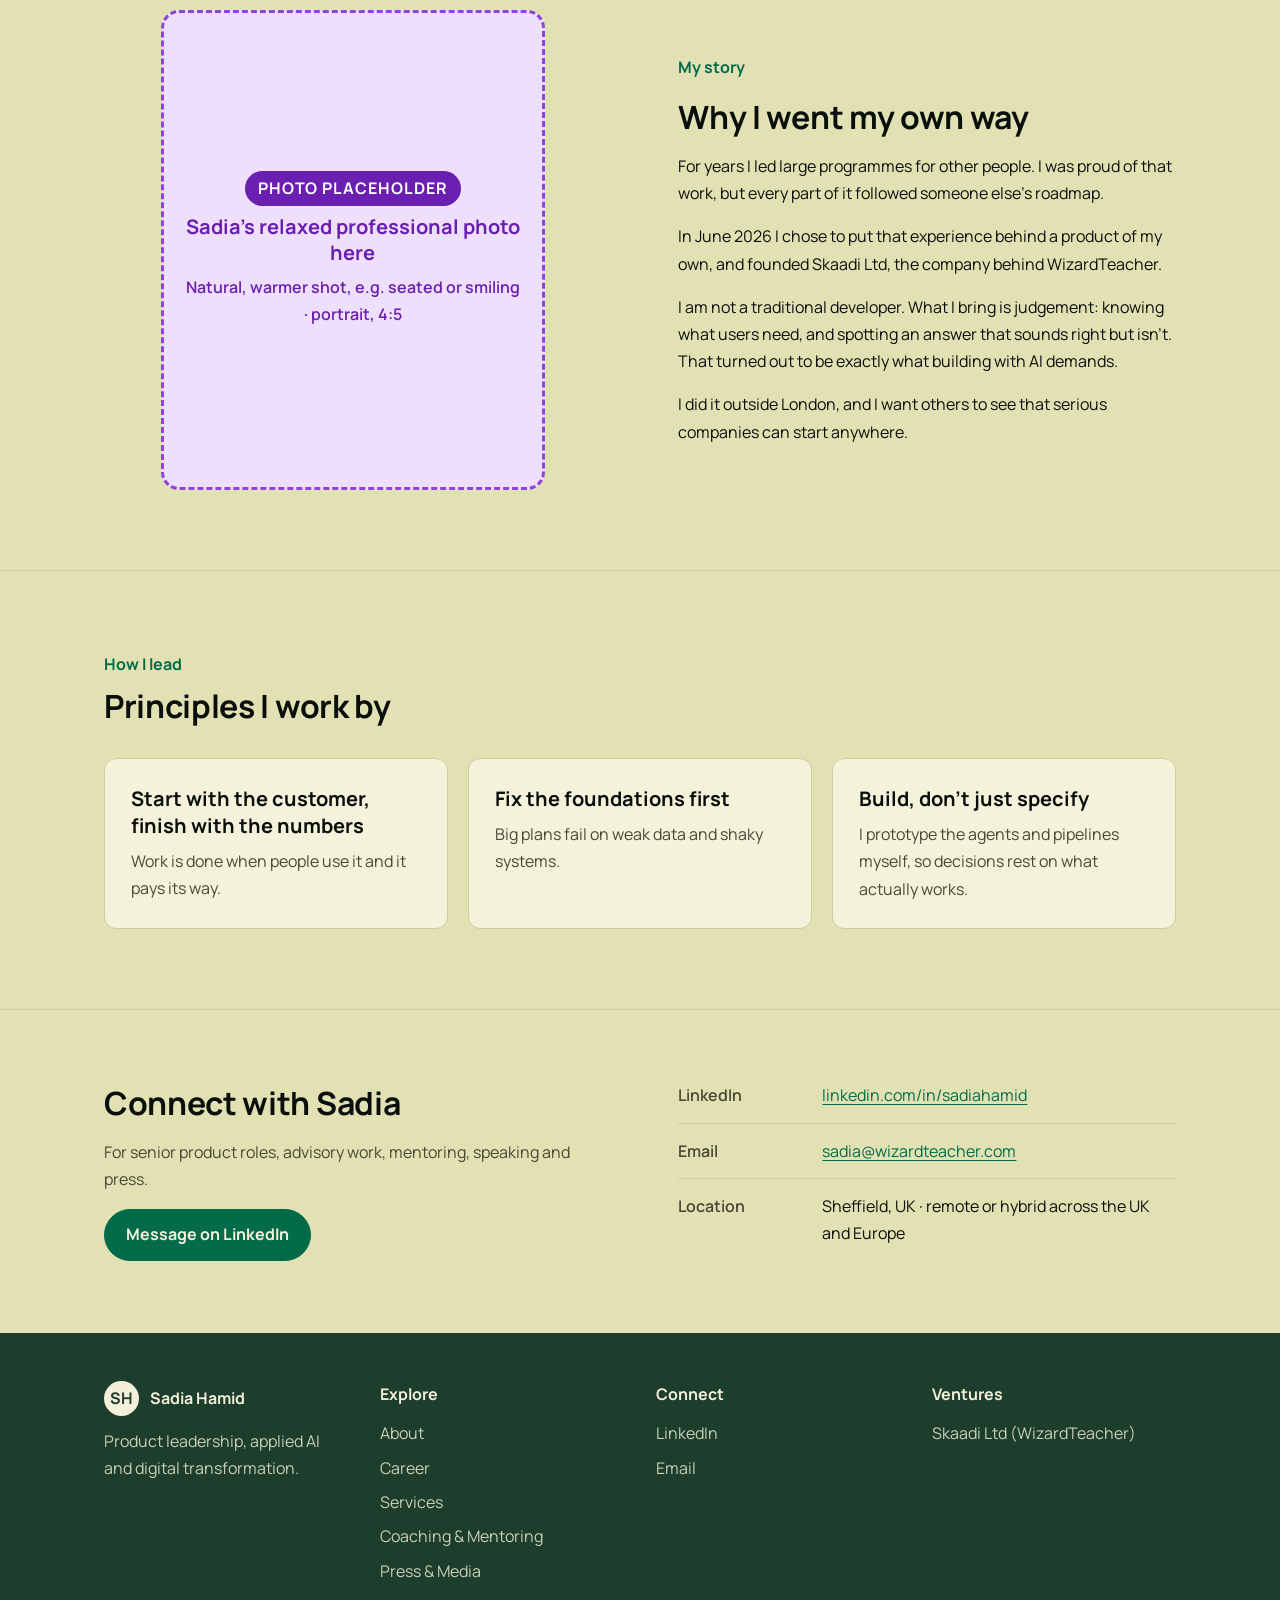
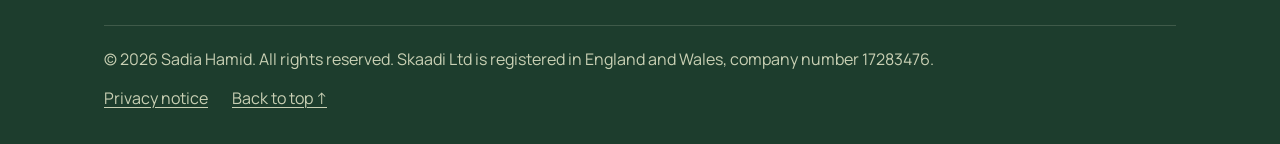
==== commit 1d31ec2d: "Concrete headline results on About Co-Authored-By: Claude Opus 5.5 <noreply@anthropic.com> Claude-Se" ====
--- a/index.html
+++ b/index.html
@@ -57,10 +57,10 @@
   <section class="section">
     <div class="wrap">
       <div class="figs n4">
-        <div class="fig"><b>20+</b><span>Years of experience</span></div>
-        <div class="fig"><b>5</b><span>Industries: telecoms, fintech, marketplaces, EdTech and FMCG</span></div>
-        <div class="fig"><b>3</b><span>Regions: Gulf, MENA and Europe</span></div>
-        <div class="fig"><b>4</b><span>AI products shipped to production</span></div>
+        <div class="fig"><b>20+ years</b><span>Commercial, product and transformation leadership across the Gulf, MENA and the UK</span></div>
+        <div class="fig"><b>9M+</b><span>Customers on the digital platforms she transformed at du, UAE</span></div>
+        <div class="fig"><b>+20%</b><span>Revenue uplift within six months of a product launch she led at du</span></div>
+        <div class="fig"><b>4 AI products</b><span>Shipped to production, including one she coded herself</span></div>
       </div>
     </div>
   </section>
--- a/styles.css
+++ b/styles.css
@@ -275,3 +275,6 @@
 @media (max-width:560px){.logos{grid-template-columns:repeat(2,minmax(0,1fr))}}
 .logo-tile img.lw-wide{max-width:72%;max-height:70%}
 .logo-tile img.lw-script{max-width:100%;max-height:90%}
+/* logos: two rows of three, tiles kept small */
+.logos{grid-template-columns:repeat(3,minmax(0,1fr));max-width:40rem}
+@media (max-width:560px){.logos{grid-template-columns:repeat(2,minmax(0,1fr))}}
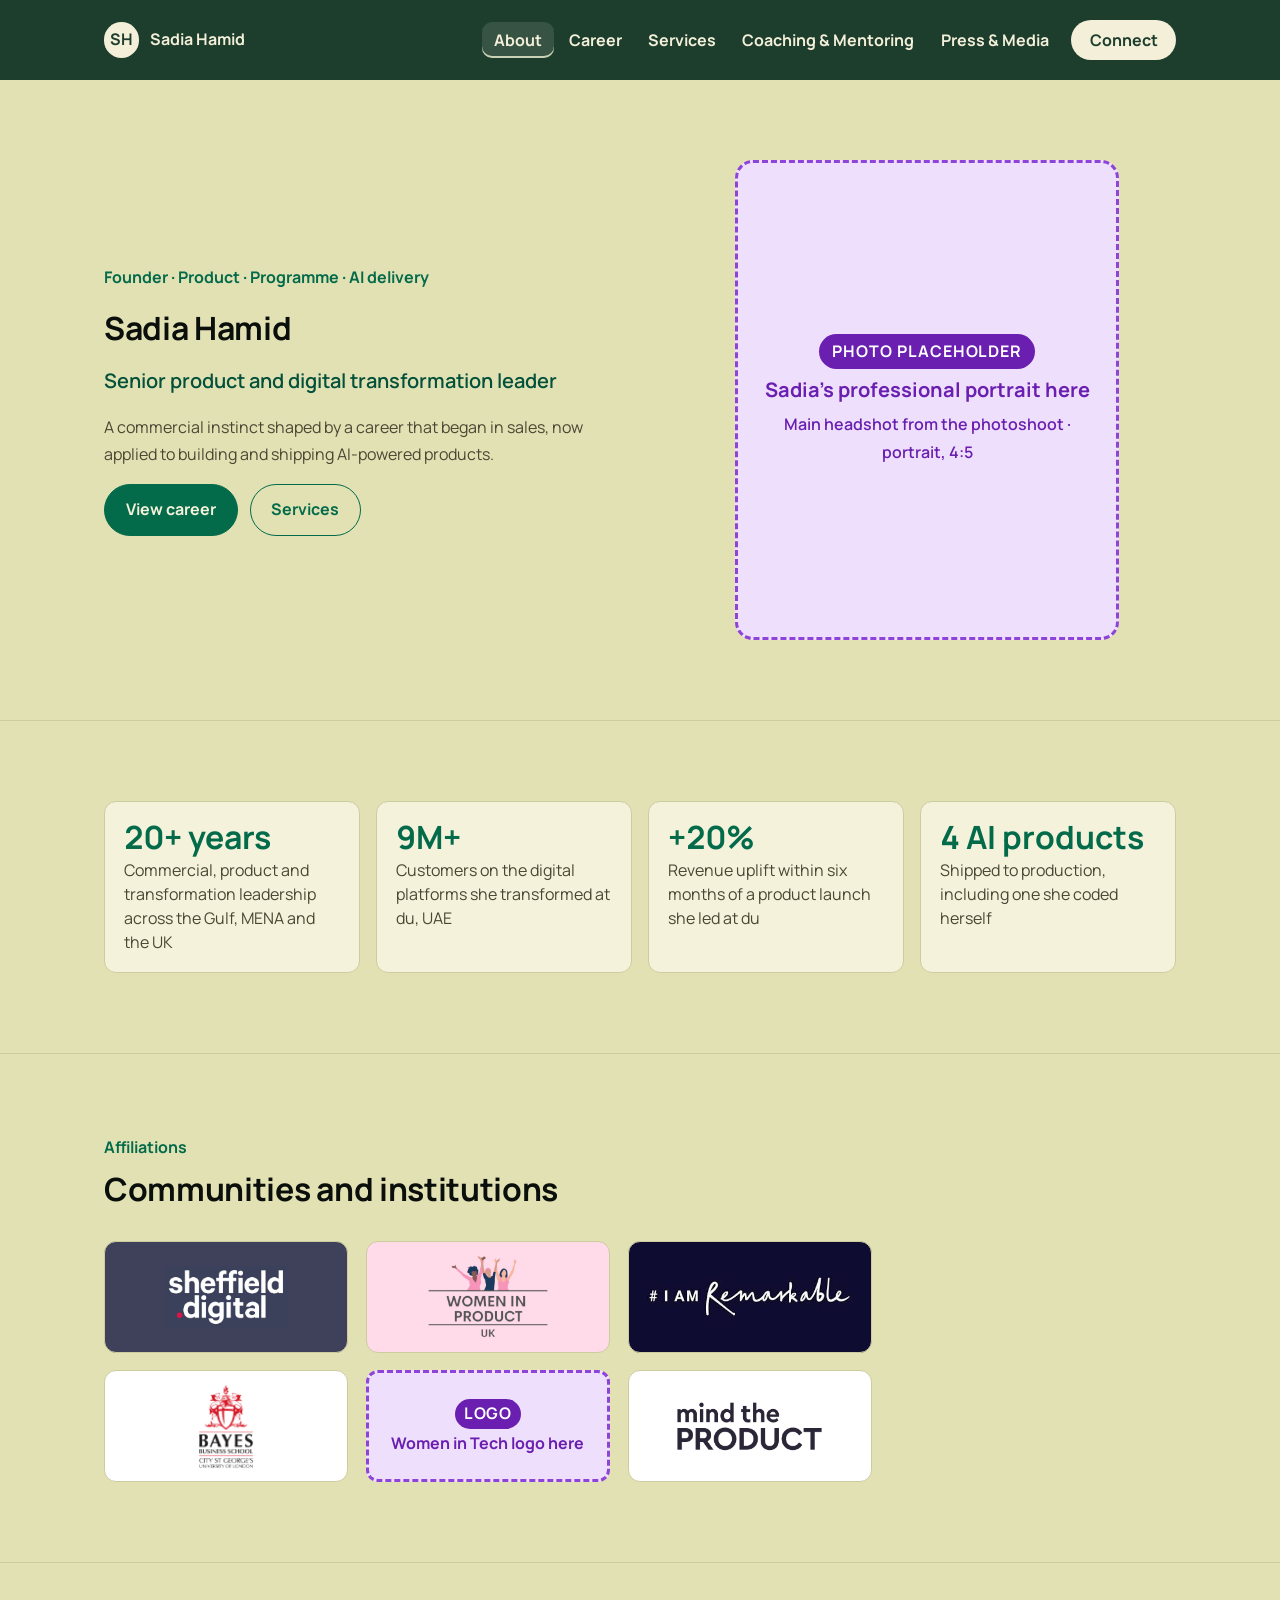
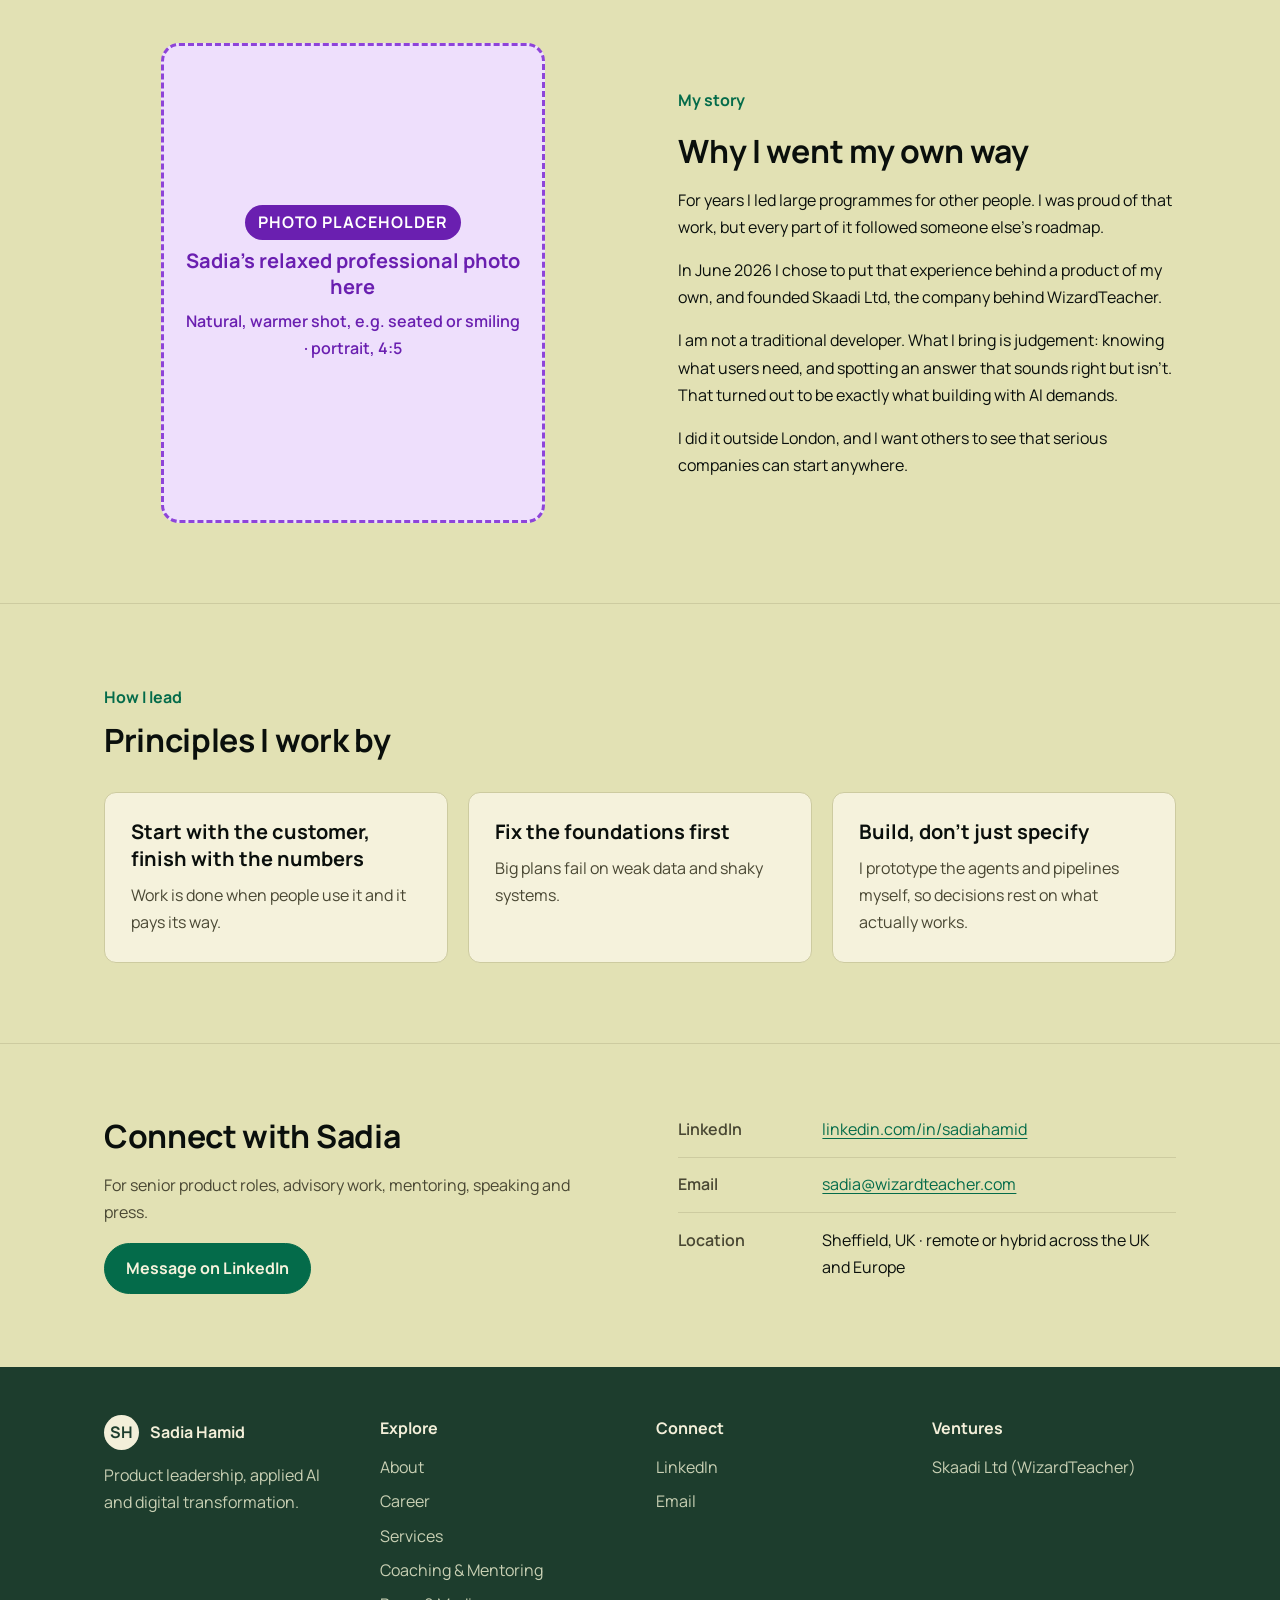
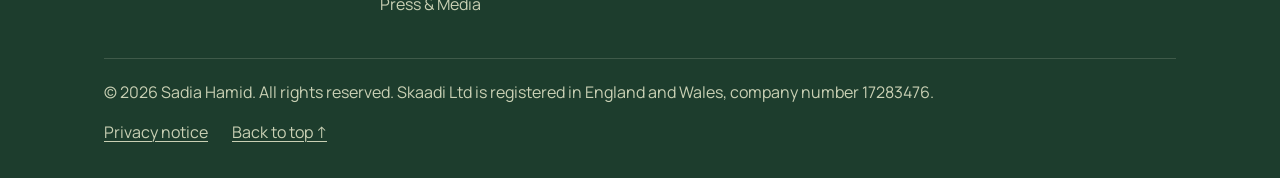
==== commit 72b944ee: "Slightly larger logo tiles; bump stylesheet version Co-Authored-By: Claude Opus 5.5 <noreply@anthrop" ====
--- a/index.html
+++ b/index.html
@@ -19,7 +19,7 @@
 <meta name="twitter:card" content="summary_large_image">
 <meta name="twitter:image" content="https://sadiahamid.com/og.png">
 <link rel="preload" href="/fonts/manrope.woff2" as="font" type="font/woff2" crossorigin>
-<link rel="stylesheet" href="/styles.css?v=18">
+<link rel="stylesheet" href="/styles.css?v=19">
 </head>
 <body>
 <a class="skip" href="#main">Skip to content</a>
--- a/styles.css
+++ b/styles.css
@@ -278,3 +278,7 @@
 /* logos: two rows of three, tiles kept small */
 .logos{grid-template-columns:repeat(3,minmax(0,1fr));max-width:40rem}
 @media (max-width:560px){.logos{grid-template-columns:repeat(2,minmax(0,1fr))}}
+/* slightly larger logo tiles, two rows of three */
+.logos{grid-template-columns:repeat(3,minmax(0,1fr));max-width:48rem;gap:1.1rem}
+.logo-tile,.logos .logo-ph{height:7rem;padding:.65rem .85rem}
+@media (max-width:560px){.logos{grid-template-columns:repeat(2,minmax(0,1fr))}.logo-tile,.logos .logo-ph{height:6rem}}
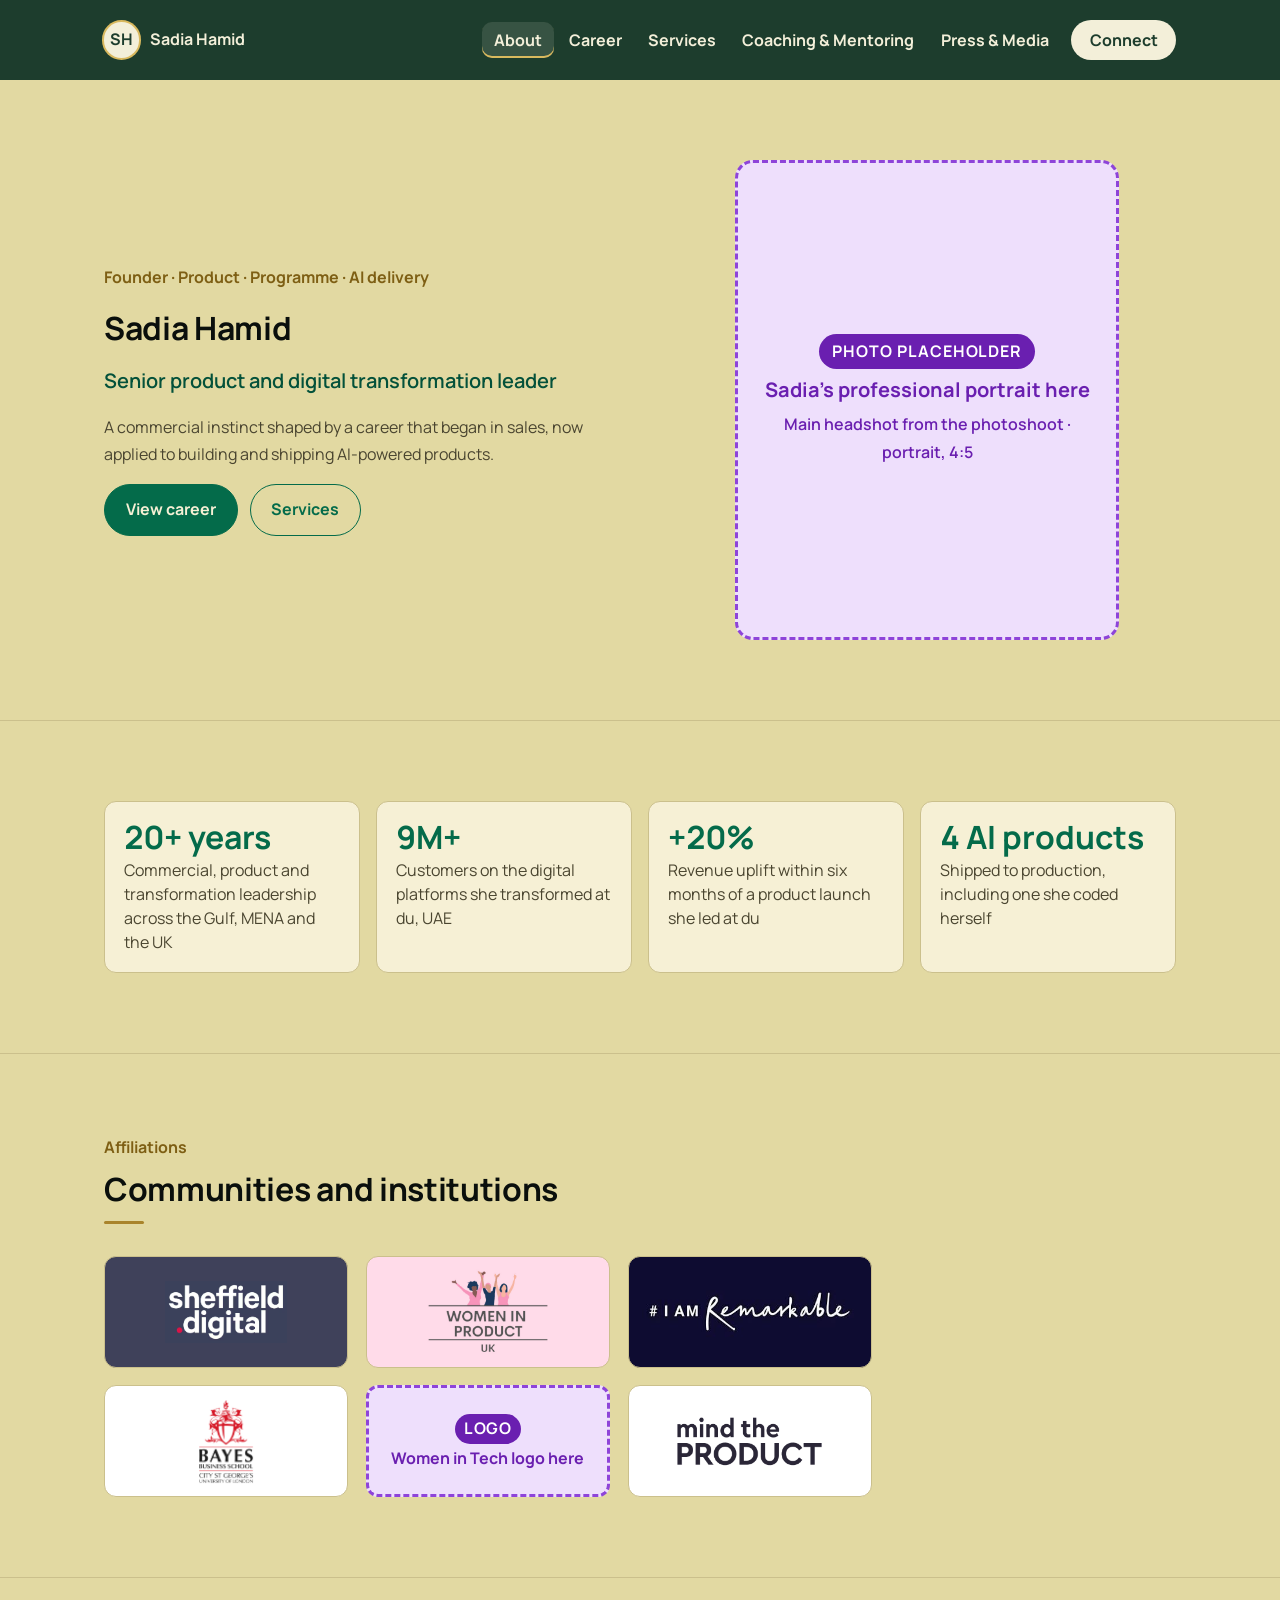
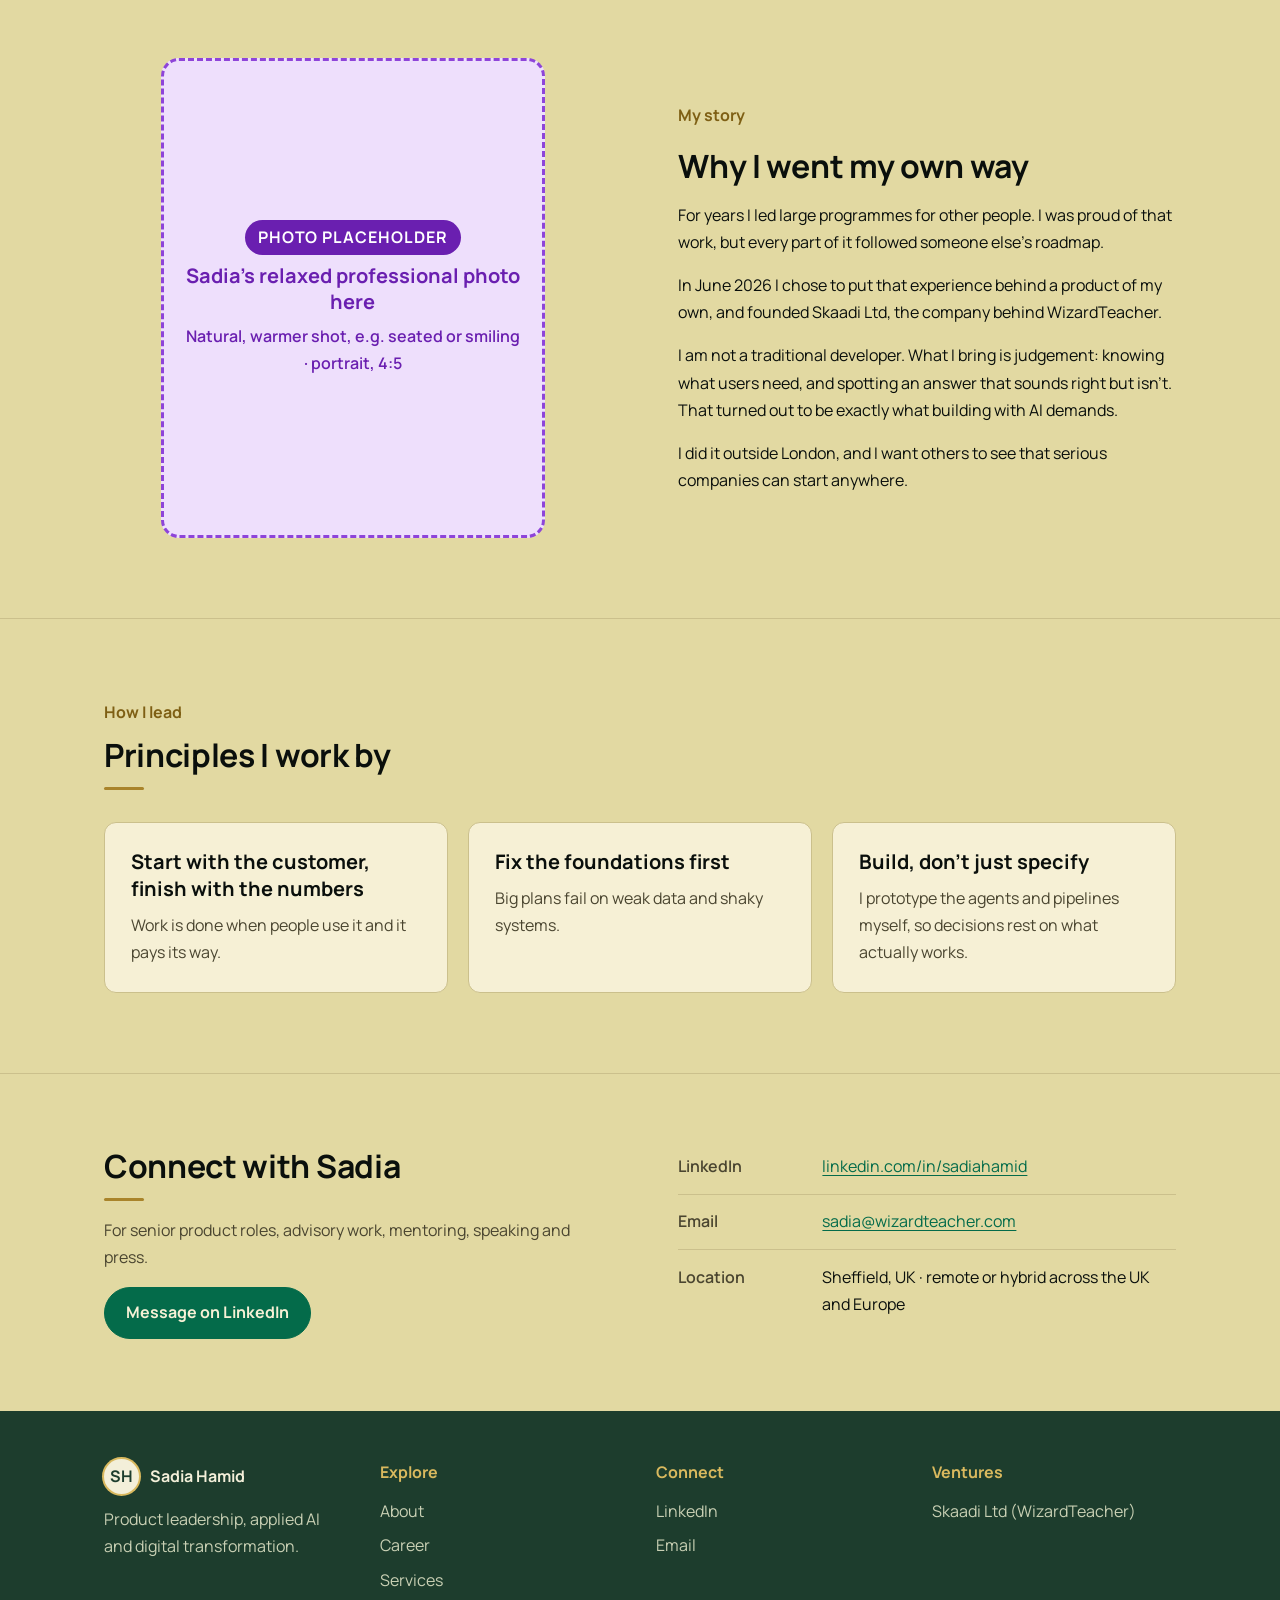
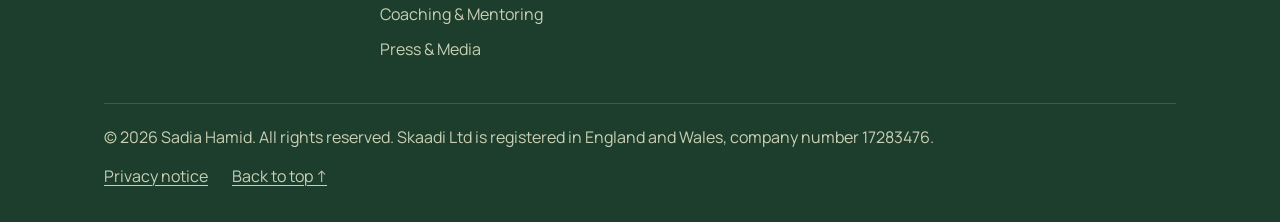
==== commit 30646704: "Warmer background with antique gold accents Co-Authored-By: Claude Opus 5.5 <noreply@anthropic.com> " ====
--- a/index.html
+++ b/index.html
@@ -19,7 +19,7 @@
 <meta name="twitter:card" content="summary_large_image">
 <meta name="twitter:image" content="https://sadiahamid.com/og.png">
 <link rel="preload" href="/fonts/manrope.woff2" as="font" type="font/woff2" crossorigin>
-<link rel="stylesheet" href="/styles.css?v=19">
+<link rel="stylesheet" href="/styles.css?v=21">
 </head>
 <body>
 <a class="skip" href="#main">Skip to content</a>
--- a/styles.css
+++ b/styles.css
@@ -282,3 +282,16 @@
 .logos{grid-template-columns:repeat(3,minmax(0,1fr));max-width:48rem;gap:1.1rem}
 .logo-tile,.logos .logo-ph{height:7rem;padding:.65rem .85rem}
 @media (max-width:560px){.logos{grid-template-columns:repeat(2,minmax(0,1fr))}.logo-tile,.logos .logo-ph{height:6rem}}
+.logo-tile.cover{padding:0}.logo-tile.cover img{width:100%;height:100%;max-width:none;max-height:none;object-fit:cover}
+
+/* ===== warmer ground + antique gold accent ===== */
+:root{--bg:#E2D9A2;--surface:#F6F0D5;--sage:#D6CC92;--sage-line:#BBAF6F;--line:#CBC08C;--grey:#4A4530;--gold:#A9842B;--gold-soft:#D9B95E}
+.site-head{background:var(--dark)}
+.eyebrow{color:var(--gold)}
+.menu a[aria-current="page"]{box-shadow:inset 0 -2px 0 var(--gold-soft)}
+.site-head .brand .mark,.site-foot .brand .mark{box-shadow:0 0 0 2px var(--gold-soft)}
+.site-foot h4{color:var(--gold-soft)}
+.section-head h2::after,.connect h2::after{content:"";display:block;width:2.5rem;height:3px;background:var(--gold);border-radius:2px;margin-top:.75rem}
+.chapter-meta .era{color:var(--gold)}
+:root{--gold-text:#7E5F14}
+.eyebrow,.chapter-meta .era{color:var(--gold-text)}
